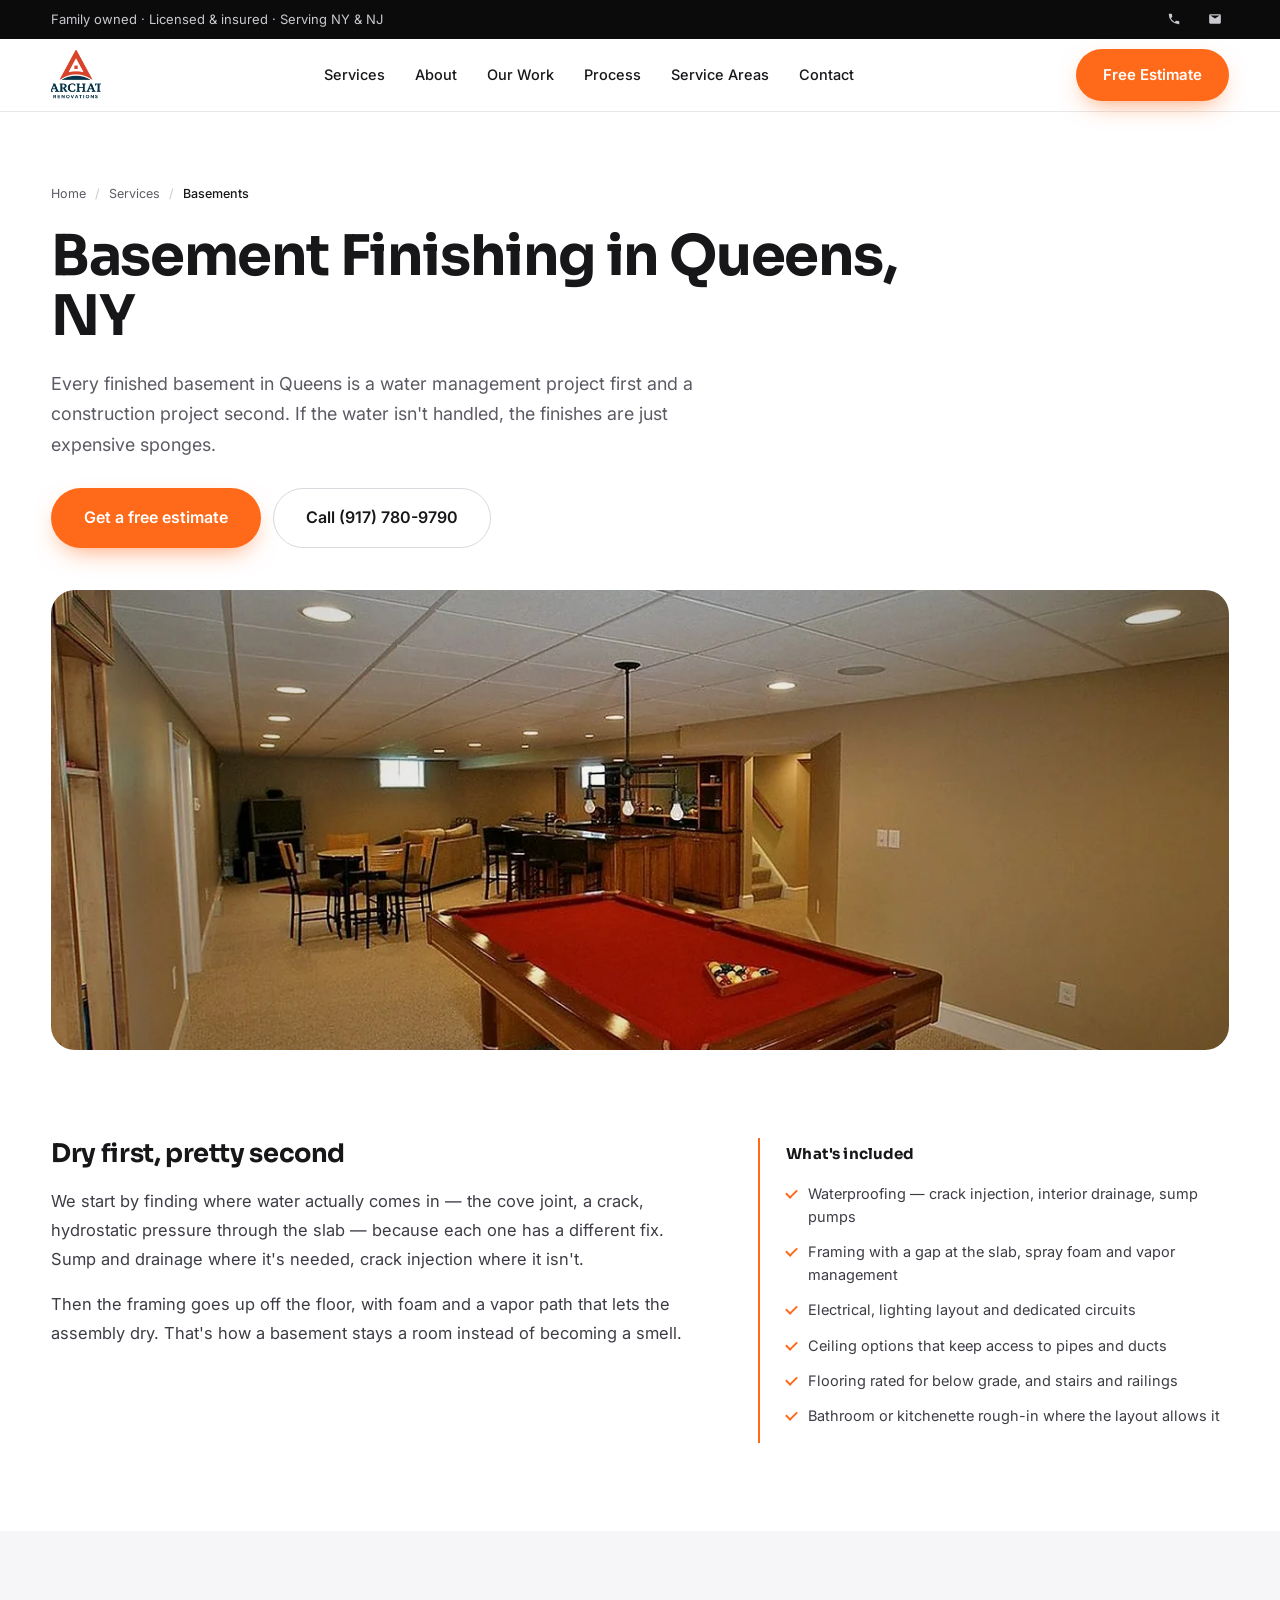
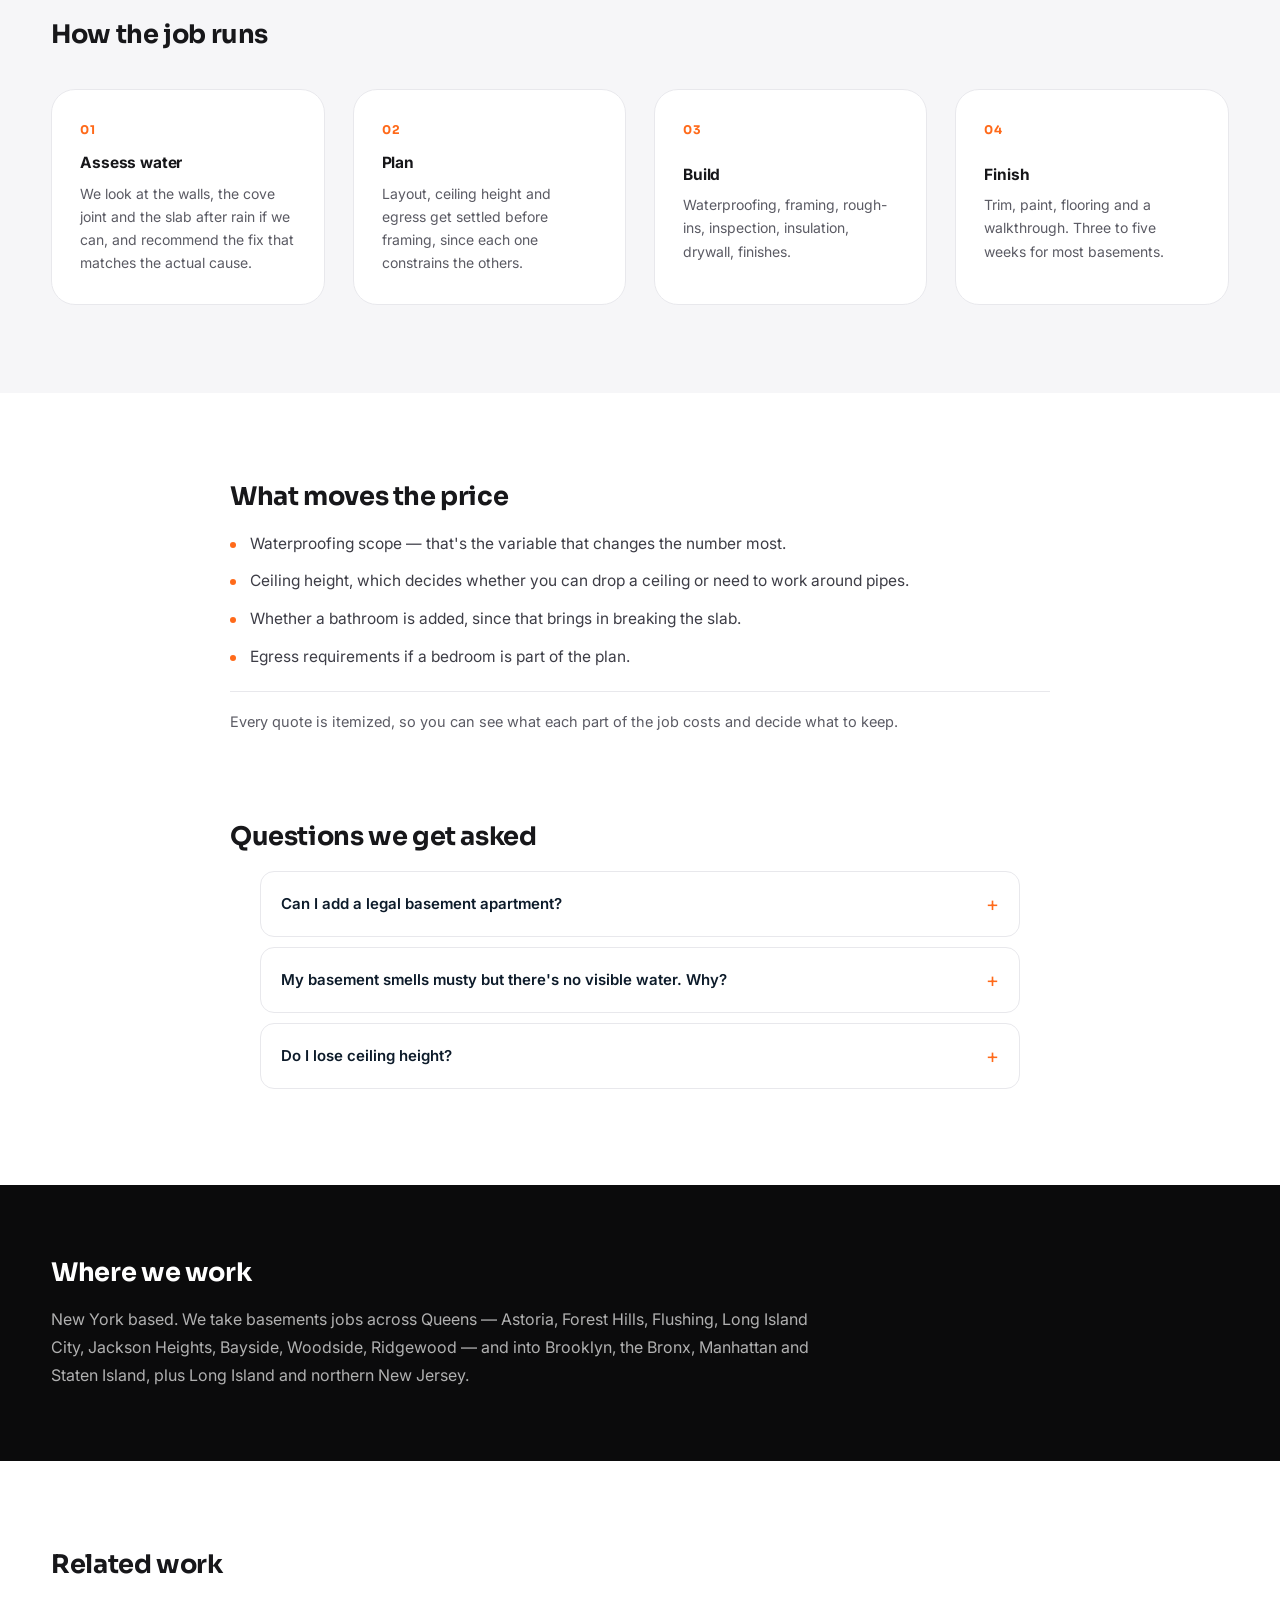
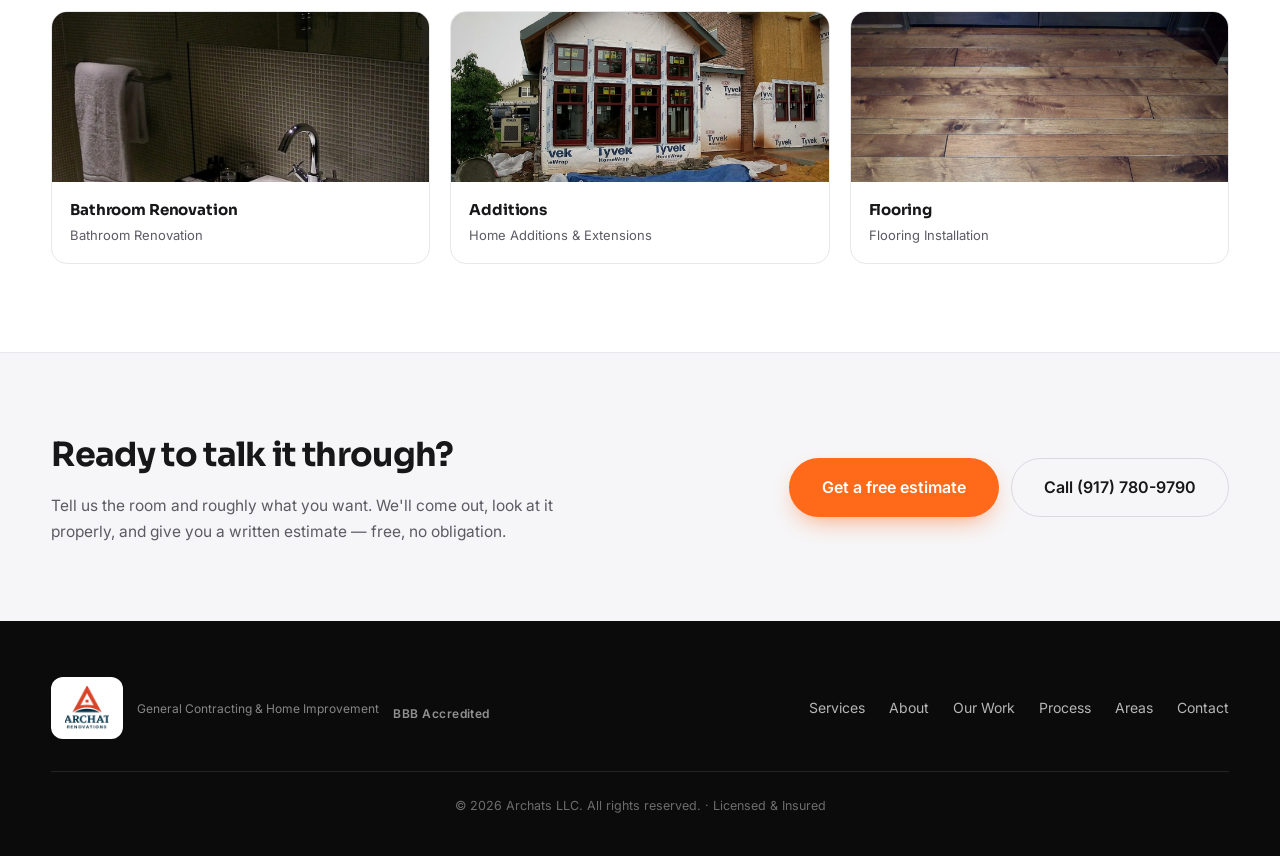
==== basement-finishing/index.html @ 51fd7212 "SEO: 8 service pages + internal linking, sitemap, New York based (no address), restore licensed/BBB " ====
<!DOCTYPE html>
<html lang="en">
<head>
  <meta charset="UTF-8" />
  <meta name="viewport" content="width=device-width, initial-scale=1.0" />
  <title>Basement Finishing &amp; Remodeling in Queens, NY | Archats LLC</title>
  <meta name="description" content="Finished basements in Queens and Brooklyn — waterproofing first, then framing, electrical and finishes. Legal, dry, and built to last. Free estimate." />
  <link rel="canonical" href="https://archatsrenovation.com/basement-finishing/" />
  <meta property="og:type" content="article" />
  <meta property="og:site_name" content="Archats LLC" />
  <meta property="og:title" content="Basement Finishing &amp; Remodeling in Queens, NY | Archats LLC" />
  <meta property="og:description" content="Finished basements in Queens and Brooklyn — waterproofing first, then framing, electrical and finishes. Legal, dry, and built to last. Free estimate." />
  <meta property="og:url" content="https://archatsrenovation.com/basement-finishing/" />
  <meta property="og:image" content="https://archatsrenovation.com/images/service-basement.webp" />
  <meta name="twitter:card" content="summary_large_image" />
  <link rel="icon" type="image/png" href="/favicon.png" />
  <link rel="apple-touch-icon" href="/apple-touch-icon.png" />
  <script type="application/ld+json">
  {
 "@context": "https://schema.org",
 "@type": "Service",
 "name": "Basement Finishing in Queens, NY",
 "serviceType": "Basements",
 "description": "Finished basements in Queens and Brooklyn — waterproofing first, then framing, electrical and finishes. Legal, dry, and built to last. Free estimate.",
 "url": "https://archatsrenovation.com/basement-finishing/",
 "image": "https://archatsrenovation.com/images/service-basement.webp",
 "provider": {
  "@type": "GeneralContractor",
  "name": "Archats LLC",
  "telephone": "+19177809790",
  "url": "https://archatsrenovation.com/",
  "areaServed": [
   "Queens",
   "Brooklyn",
   "Bronx",
   "Manhattan",
   "Staten Island",
   "Long Island",
   "New Jersey"
  ]
 },
 "areaServed": [
  {
   "@type": "City",
   "name": "Queens"
  },
  {
   "@type": "City",
   "name": "Brooklyn"
  },
  {
   "@type": "City",
   "name": "New York"
  }
 ]
}
  </script>
  <script type="application/ld+json">
  {
 "@context": "https://schema.org",
 "@type": "BreadcrumbList",
 "itemListElement": [
  {
   "@type": "ListItem",
   "position": 1,
   "name": "Home",
   "item": "https://archatsrenovation.com/"
  },
  {
   "@type": "ListItem",
   "position": 2,
   "name": "Services",
   "item": "https://archatsrenovation.com/#services"
  },
  {
   "@type": "ListItem",
   "position": 3,
   "name": "Basements",
   "item": "https://archatsrenovation.com/basement-finishing/"
  }
 ]
}
  </script>
  <script type="application/ld+json">
  {
 "@context": "https://schema.org",
 "@type": "FAQPage",
 "mainEntity": [
  {
   "@type": "Question",
   "name": "Can I add a legal basement apartment?",
   "acceptedAnswer": {
    "@type": "Answer",
    "text": "Sometimes, and it depends on zoning, egress, ceiling height and the certificate of occupancy for the building. We'll tell you what's realistic for your address before you spend on plans — and we won't build something that can't be legalized."
   }
  },
  {
   "@type": "Question",
   "name": "My basement smells musty but there's no visible water. Why?",
   "acceptedAnswer": {
    "@type": "Answer",
    "text": "Usually humidity coming through the slab and walls rather than a leak. That's a vapor and drainage issue, and it has to be handled before insulation and drywall go on."
   }
  },
  {
   "@type": "Question",
   "name": "Do I lose ceiling height?",
   "acceptedAnswer": {
    "@type": "Answer",
    "text": "Some, but less than people expect. We plan around ducts and beams rather than dropping the whole ceiling, so you keep as much height as the structure allows."
   }
  }
 ]
}
  </script>
  <link rel="preconnect" href="https://fonts.googleapis.com" />
  <link rel="preconnect" href="https://fonts.gstatic.com" crossorigin />
  <link href="https://fonts.googleapis.com/css2?family=Inter:wght@400;500;600&family=Sora:wght@600;700;800&display=swap" rel="stylesheet" />
  <link rel="stylesheet" href="/css/styles.css?v=3" />
  <link rel="stylesheet" href="/css/service.css?v=1" />
  <script src="/js/analytics.js?v=1"></script>
</head>
<body>
  <div class="topbar">
    <div class="container topbar__inner">
      <span class="topbar__note">Family owned · Licensed &amp; insured · Serving NY &amp; NJ</span>
      <div class="topbar__links">
        <a class="topbar__link" data-tel><svg viewBox="0 0 24 24" aria-hidden="true"><path d="M6.6 10.8a15.1 15.1 0 0 0 6.6 6.6l2.2-2.2a1 1 0 0 1 1-.24 11.4 11.4 0 0 0 3.6.57 1 1 0 0 1 1 1V20a1 1 0 0 1-1 1A17 17 0 0 1 3 4a1 1 0 0 1 1-1h3.5a1 1 0 0 1 1 1 11.4 11.4 0 0 0 .57 3.6 1 1 0 0 1-.25 1Z"/></svg><span class="teltext"></span></a>
        <a class="topbar__link" data-mail><svg viewBox="0 0 24 24" aria-hidden="true"><path d="M4 4h16a2 2 0 0 1 2 2v12a2 2 0 0 1-2 2H4a2 2 0 0 1-2-2V6a2 2 0 0 1 2-2Zm8 7 8-5H4l8 5Z"/></svg><span class="mailtext"></span></a>
      </div>
    </div>
  </div>

  <header class="nav" id="nav">
    <div class="container nav__inner">
      <a href="/" class="brand" aria-label="Archat Renovations home">
        <img src="/images/logo.png" alt="Archat Renovations" class="brand__logo" />
      </a>
      <nav class="nav__links" aria-label="Primary">
        <a href="/#services">Services</a><a href="/#about">About</a><a href="/#work">Our Work</a><a href="/#process">Process</a><a href="/#areas">Service Areas</a><a href="/#contact">Contact</a>
      </nav>
      <div class="nav__actions">
        <a href="/#contact" class="btn btn--solid">Free Estimate</a>
        <button class="nav__toggle" id="navToggle" aria-label="Open menu" aria-expanded="false"><span></span><span></span><span></span></button>
      </div>
    </div>
    <div class="nav__mobile" id="navMobile">
      <a href="/#services">Services</a><a href="/#about">About</a><a href="/#work">Our Work</a><a href="/#process">Process</a><a href="/#areas">Service Areas</a><a href="/#contact">Contact</a>
      <a href="/#contact" class="btn btn--solid">Free Estimate</a>
    </div>
  </header>

  <main>
    <section class="sv-hero">
      <div class="container sv-hero__in">
        <nav class="crumbs" aria-label="Breadcrumb">
          <a href="/">Home</a><span>/</span><a href="/#services">Services</a><span>/</span><b>Basements</b>
        </nav>
        <h1>Basement Finishing in Queens, NY</h1>
        <p class="sv-lede">Every finished basement in Queens is a water management project first and a construction project second. If the water isn't handled, the finishes are just expensive sponges.</p>
        <div class="sv-cta">
          <a href="/#contact" class="btn btn--solid btn--lg">Get a free estimate</a>
          <a href="tel:+19177809790" class="btn btn--ghost btn--lg">Call (917) 780-9790</a>
        </div>
      </div>
      <figure class="sv-hero__fig">
        <img src="/images/service-basement.webp" alt="Finished basement room" width="1200" height="900" />
      </figure>
    </section>

    <section class="sv-body">
      <div class="container sv-body__in">
        <div class="sv-prose"><h2>Dry first, pretty second</h2><p>We start by finding where water actually comes in — the cove joint, a crack, hydrostatic pressure through the slab — because each one has a different fix. Sump and drainage where it's needed, crack injection where it isn't.</p><p>Then the framing goes up off the floor, with foam and a vapor path that lets the assembly dry. That's how a basement stays a room instead of becoming a smell.</p></div>
        <aside class="sv-facts">
          <h2 class="sv-facts__h">What's included</h2>
          <ul class="sv-check"><li>Waterproofing — crack injection, interior drainage, sump pumps</li><li>Framing with a gap at the slab, spray foam and vapor management</li><li>Electrical, lighting layout and dedicated circuits</li><li>Ceiling options that keep access to pipes and ducts</li><li>Flooring rated for below grade, and stairs and railings</li><li>Bathroom or kitchenette rough-in where the layout allows it</li></ul>
        </aside>
      </div>
    </section>

    <section class="sv-steps-wrap">
      <div class="container">
        <h2 class="sv-h2">How the job runs</h2>
        <ol class="sv-steps"><li class="step"><span class="step__n">01</span><div><strong>Assess water</strong><p>We look at the walls, the cove joint and the slab after rain if we can, and recommend the fix that matches the actual cause.</p></div></li><li class="step"><span class="step__n">02</span><div><strong>Plan</strong><p>Layout, ceiling height and egress get settled before framing, since each one constrains the others.</p></div></li><li class="step"><span class="step__n">03</span><div><strong>Build</strong><p>Waterproofing, framing, rough-ins, inspection, insulation, drywall, finishes.</p></div></li><li class="step"><span class="step__n">04</span><div><strong>Finish</strong><p>Trim, paint, flooring and a walkthrough. Three to five weeks for most basements.</p></div></li></ol>
      </div>
    </section>

    <section class="sv-body">
      <div class="container sv-narrow">
        <h2 class="sv-h2">What moves the price</h2>
        <ul class="sv-price"><li>Waterproofing scope — that's the variable that changes the number most.</li><li>Ceiling height, which decides whether you can drop a ceiling or need to work around pipes.</li><li>Whether a bathroom is added, since that brings in breaking the slab.</li><li>Egress requirements if a bedroom is part of the plan.</li></ul>
        <p class="sv-note">Every quote is itemized, so you can see what each part of the job costs and decide what to keep.</p>
      </div>
    </section>

    <section class="sv-faq-wrap">
      <div class="container sv-narrow">
        <h2 class="sv-h2">Questions we get asked</h2>
        <div class="faq__list"><details class="faq__item"><summary>Can I add a legal basement apartment?</summary><p>Sometimes, and it depends on zoning, egress, ceiling height and the certificate of occupancy for the building. We'll tell you what's realistic for your address before you spend on plans — and we won't build something that can't be legalized.</p></details><details class="faq__item"><summary>My basement smells musty but there's no visible water. Why?</summary><p>Usually humidity coming through the slab and walls rather than a leak. That's a vapor and drainage issue, and it has to be handled before insulation and drywall go on.</p></details><details class="faq__item"><summary>Do I lose ceiling height?</summary><p>Some, but less than people expect. We plan around ducts and beams rather than dropping the whole ceiling, so you keep as much height as the structure allows.</p></details></div>
      </div>
    </section>

    <section class="sv-areas">
      <div class="container">
        <h2 class="sv-h2">Where we work</h2>
        <p>New York based. We take basements jobs across Queens — Astoria, Forest Hills, Flushing, Long Island City, Jackson Heights, Bayside, Woodside, Ridgewood — and into Brooklyn, the Bronx, Manhattan and Staten Island, plus Long Island and northern New Jersey.</p>
      </div>
    </section>

    <section class="sv-related">
      <div class="container">
        <h2 class="sv-h2">Related work</h2>
        <div class="sv-rellist"><a class="rel" href="/bathroom-renovation/"><img src="/images/service-bathroom.webp" alt="Renovated bathroom with tiled shower" loading="lazy" /><span><strong>Bathroom Renovation</strong><em>Bathroom Renovation</em></span></a><a class="rel" href="/home-additions/"><img src="/images/service-additions.webp" alt="Home addition under construction" loading="lazy" /><span><strong>Additions</strong><em>Home Additions & Extensions</em></span></a><a class="rel" href="/flooring/"><img src="/images/service-flooring.webp" alt="New hardwood floor installation" loading="lazy" /><span><strong>Flooring</strong><em>Flooring Installation</em></span></a></div>
      </div>
    </section>

    <section class="sv-call">
      <div class="container sv-call__in">
        <div>
          <h2>Ready to talk it through?</h2>
          <p>Tell us the room and roughly what you want. We'll come out, look at it properly, and give you a written estimate — free, no obligation.</p>
        </div>
        <div class="sv-call__act">
          <a href="/#contact" class="btn btn--solid btn--lg">Get a free estimate</a>
          <a href="tel:+19177809790" class="btn btn--ghost btn--lg">Call (917) 780-9790</a>
        </div>
      </div>
    </section>
  </main>

  <footer class="footer">
    <div class="container footer__inner">
      <div class="footer__brand">
        <span class="footer__logo-chip"><img src="/images/logo.png" alt="Archat Renovations" class="brand__logo" /></span>
        <span class="footer__tag">General Contracting &amp; Home Improvement</span>
        <span class="footer__bbb" title="Accredited by the Better Business Bureau">BBB Accredited</span>
      </div>
      <div class="footer__links">
        <a href="/#services">Services</a>
        <a href="/#about">About</a>
        <a href="/#work">Our Work</a>
        <a href="/#process">Process</a>
        <a href="/#areas">Areas</a>
        <a href="/#contact">Contact</a>
      </div>
      <p class="footer__copy">© 2026 Archats LLC. All rights reserved. · Licensed &amp; Insured</p>
    </div>
  </footer>
  <script src="/js/main.js?v=5"></script>
</body>
</html>
---- css/styles.css ----
/* =========================================================
   Archats LLC — General Contracting
   Orange & Black · Modern · Professional
   ========================================================= */

:root {
  --black: #0b0b0c;
  --black-2: #131316;
  --black-3: #1a1a1f;
  --ink: #17171a;
  --grey: #5b5b64;
  --grey-2: #9a9aa3;
  --line: #e8e8ec;
  --paper: #ffffff;
  --paper-2: #f6f6f8;
  --orange: #ff6a1a;
  --orange-2: #ff8a3d;
  --orange-deep: #e8540a;
  --navy: #0d1b2a;
  --font-display: "Sora", system-ui, sans-serif;
  --font-body: "Inter", system-ui, sans-serif;
  --radius: 16px;
  --radius-lg: 24px;
  --shadow: 0 24px 60px -24px rgba(11, 11, 12, 0.35);
  --shadow-soft: 0 12px 40px -18px rgba(11, 11, 12, 0.22);
  --ease: cubic-bezier(0.22, 1, 0.36, 1);
}

* { margin: 0; padding: 0; box-sizing: border-box; }

html { scroll-behavior: smooth; }

body {
  font-family: var(--font-body);
  color: var(--ink);
  background: var(--paper);
  line-height: 1.6;
  -webkit-font-smoothing: antialiased;
  text-rendering: optimizeLegibility;
  overflow-x: hidden;
}

img { display: block; max-width: 100%; }
a { color: inherit; text-decoration: none; }
ul, ol { list-style: none; }

.container { width: min(1180px, 92%); margin: 0 auto; }

/* ---------- Buttons ---------- */
.btn {
  display: inline-flex;
  align-items: center;
  justify-content: center;
  gap: 8px;
  padding: 13px 26px;
  font-family: var(--font-body);
  font-weight: 600;
  font-size: 15px;
  border-radius: 999px;
  border: 1px solid transparent;
  cursor: pointer;
  transition: transform 0.25s var(--ease), background 0.25s var(--ease), color 0.25s var(--ease), box-shadow 0.25s var(--ease), border-color 0.25s var(--ease);
  white-space: nowrap;
}
.btn--solid {
  background: var(--orange);
  color: #fff;
  box-shadow: 0 10px 26px -10px rgba(255, 106, 26, 0.7);
}
.btn--solid:hover { background: var(--orange-deep); transform: translateY(-2px); box-shadow: 0 16px 32px -12px rgba(232, 84, 10, 0.75); }
.btn--ghost {
  background: transparent;
  color: #fff;
  border-color: rgba(255, 255, 255, 0.35);
}
.btn--ghost:hover { background: rgba(255, 255, 255, 0.12); border-color: rgba(255, 255, 255, 0.7); }
.btn--lg { padding: 16px 32px; font-size: 16px; }
.btn--block { width: 100%; }

/* ---------- Topbar ---------- */
.topbar {
  background: var(--black);
  color: #c9c9d0;
  font-size: 13px;
}
.topbar__inner { display: flex; justify-content: space-between; align-items: center; padding: 9px 0; gap: 16px; }
.topbar__links { display: flex; gap: 20px; }
.topbar__link { display: inline-flex; align-items: center; gap: 7px; transition: color 0.2s; }
.topbar__link:hover { color: var(--orange-2); }
.topbar__link svg { width: 14px; height: 14px; fill: currentColor; }

/* ---------- Nav ---------- */
.nav {
  position: sticky;
  top: 0;
  z-index: 100;
  background: rgba(255, 255, 255, 0.97);
  border-bottom: 1px solid var(--line);
  transition: box-shadow 0.3s var(--ease);
}
.nav.scrolled { box-shadow: 0 8px 30px -18px rgba(11, 11, 12, 0.3); }
.nav__inner { display: flex; align-items: center; justify-content: space-between; height: 72px; gap: 24px; }
.nav__links { display: flex; gap: 30px; }
.nav__links a {
  font-size: 14.5px;
  font-weight: 500;
  color: var(--ink);
  position: relative;
  padding: 4px 0;
  transition: color 0.2s;
}
.nav__links a::after {
  content: "";
  position: absolute;
  left: 0; bottom: -2px;
  width: 0; height: 2px;
  background: var(--orange);
  transition: width 0.3s var(--ease);
}
.nav__links a:hover { color: var(--orange-deep); }
.nav__links a:hover::after { width: 100%; }
.nav__actions { display: flex; align-items: center; gap: 12px; }

.nav__toggle { display: none; flex-direction: column; gap: 5px; background: none; border: 0; cursor: pointer; padding: 6px; }
.nav__toggle span { width: 22px; height: 2px; background: var(--ink); border-radius: 2px; transition: 0.3s var(--ease); }
.nav__toggle.open span:nth-child(1) { transform: translateY(7px) rotate(45deg); }
.nav__toggle.open span:nth-child(2) { opacity: 0; }
.nav__toggle.open span:nth-child(3) { transform: translateY(-7px) rotate(-45deg); }

.nav__mobile { display: none; flex-direction: column; gap: 4px; padding: 8px 4% 24px; background: #fff; border-bottom: 1px solid var(--line); }
.nav__mobile a { padding: 12px 0; font-weight: 500; border-bottom: 1px solid var(--line); }
.nav__mobile .btn { margin-top: 14px; }

/* ---------- Brand ---------- */
.brand { display: flex; align-items: center; gap: 12px; }
.brand__mark {
  display: grid; place-items: center;
  width: 42px; height: 42px;
  background: var(--orange);
  color: #fff;
  border-radius: 12px;
  flex-shrink: 0;
  box-shadow: 0 8px 18px -8px rgba(255, 106, 26, 0.7);
}
.brand__mark svg { width: 24px; height: 24px; }
.brand__text { display: flex; flex-direction: column; line-height: 1.05; }
.brand__name { font-family: var(--font-display); font-weight: 800; font-size: 19px; letter-spacing: 0.5px; }
.brand__accent { color: var(--orange); }
.brand__tag { font-size: 10.5px; letter-spacing: 2.2px; text-transform: uppercase; color: var(--grey-2); }
.brand__name--sm { font-size: 18px; }

/* ---------- Hero ---------- */
.hero { position: relative; color: #fff; min-height: 88vh; display: flex; align-items: center; overflow: hidden; }
.hero__bg { position: absolute; inset: 0; }
.hero__bg img { width: 100%; height: 100%; object-fit: cover; }
.hero__shade {
  position: absolute; inset: 0;
  background:
    linear-gradient(90deg, rgba(9, 9, 11, 0.9) 0%, rgba(9, 9, 11, 0.62) 48%, rgba(9, 9, 11, 0.28) 100%),
    linear-gradient(0deg, rgba(9, 9, 11, 0.5) 0%, transparent 40%);
}
.hero__inner { position: relative; z-index: 2; display: flex; align-items: center; justify-content: space-between; gap: 40px; padding: 90px 0; width: min(1180px, 92%); margin: 0 auto; }
.hero__content { max-width: 640px; }
.hero__title {
  font-family: var(--font-display);
  font-weight: 800;
  font-size: clamp(2.4rem, 5.2vw, 4rem);
  line-height: 1.06;
  letter-spacing: -0.5px;
  margin: 18px 0 20px;
}
.hero__accent { color: var(--orange); }
.hero__sub { font-size: 17.5px; color: rgba(255, 255, 255, 0.82); max-width: 540px; }
.hero__cta { display: flex; gap: 14px; margin-top: 30px; flex-wrap: wrap; }
.hero__meta {
  display: flex; gap: 38px; margin-top: 44px;
}
.hero__meta li { display: flex; flex-direction: column; }
.hero__meta strong { font-family: var(--font-display); font-size: 28px; font-weight: 800; color: #fff; }
.hero__meta span { font-size: 13px; color: rgba(255, 255, 255, 0.65); }

/* ---------- Kicker / Section head ---------- */
.kicker {
  display: inline-flex; align-items: center; gap: 10px;
  font-size: 12.5px; font-weight: 700; letter-spacing: 2.4px; text-transform: uppercase;
  color: var(--orange-deep);
}
.kicker::before { content: ""; width: 22px; height: 2px; background: var(--orange); }
.kicker--light { color: var(--orange-2); }
.kicker--light::before { background: var(--orange-2); }

.section { padding: 108px 0; }
.section--dark { background: var(--black); color: #fff; }
.section--light { background: var(--paper-2); }
.section--areas { background: radial-gradient(1200px 500px at 80% 20%, #1c1c23 0%, var(--black) 60%); }

.section__head { display: flex; align-items: flex-end; justify-content: space-between; gap: 40px; margin-bottom: 56px; }
.section__title {
  font-family: var(--font-display);
  font-weight: 800;
  font-size: clamp(1.9rem, 3.6vw, 2.7rem);
  line-height: 1.12;
  letter-spacing: -0.5px;
  margin-top: 14px;
}
.section__title--light { color: #fff; }
.section__lead { max-width: 380px; color: var(--grey); font-size: 15.5px; }

/* ---------- Marquee ---------- */
.marquee { background: var(--orange); color: #fff; overflow: hidden; padding: 16px 0; border-top: 1px solid rgba(0,0,0,0.06); }
.marquee__track { display: flex; gap: 34px; white-space: nowrap; width: max-content; animation: marquee 32s linear infinite; }
.marquee__track span { font-family: var(--font-display); font-weight: 700; font-size: 15px; letter-spacing: 0.3px; }
.marquee__track i { font-style: normal; opacity: 0.5; font-size: 11px; }
@keyframes marquee { to { transform: translateX(-50%); } }

/* ---------- Services ---------- */
.services { display: grid; grid-template-columns: repeat(4, 1fr); gap: 22px; }
.service {
  background: #fff;
  border: 1px solid var(--line);
  border-radius: var(--radius-lg);
  overflow: hidden;
  display: flex; flex-direction: column;
  transition: transform 0.35s var(--ease), box-shadow 0.35s var(--ease), border-color 0.35s var(--ease);
}
.service:hover { transform: translateY(-6px); box-shadow: var(--shadow); border-color: rgba(255, 106, 26, 0.3); }
.service__img { height: 180px; overflow: hidden; position: relative; }
.service__img img { width: 100%; height: 100%; object-fit: cover; transition: transform 0.6s var(--ease); }
.service:hover .service__img img { transform: scale(1.08); }
.service__body { padding: 22px; display: flex; flex-direction: column; flex: 1; }
.service__body h3 { font-family: var(--font-display); font-size: 17.5px; font-weight: 700; margin-bottom: 8px; }
.service__body p { font-size: 14px; color: var(--grey); flex: 1; }
.service__link { margin-top: 16px; font-size: 13.5px; font-weight: 600; color: var(--orange-deep); display: inline-flex; align-items: center; gap: 5px; }
.service__link i { transition: transform 0.25s var(--ease); }
.service:hover .service__link i { transform: translateX(4px); }

/* Promo badge (bathroom special) */
.service--promo { border-color: rgba(255, 106, 26, 0.45); }
.service--promo:hover { border-color: var(--orange); box-shadow: 0 24px 60px -24px rgba(255, 106, 26, 0.55); }
.promo-badge {
  position: absolute; top: 12px; right: 12px; z-index: 3;
  display: flex; align-items: center; gap: 10px;
  padding: 10px 15px;
  border-radius: 999px;
  background: var(--orange-deep);
  color: #fff;
  border: 1px solid rgba(255, 255, 255, 0.3);
  box-shadow: 0 10px 26px -14px rgba(232, 84, 10, 0.55);
  overflow: hidden;
}
.promo-badge__icon { width: 18px; height: 18px; flex-shrink: 0; }
.promo-badge__text { display: flex; flex-direction: column; line-height: 1.32; text-align: left; }
.promo-badge__text b { font-family: var(--font-display); font-size: 10px; font-weight: 800; letter-spacing: 1.6px; text-transform: uppercase; }
.promo-badge__text em { font-style: normal; font-size: 10.5px; font-weight: 600; opacity: 0.95; margin-top: 1px; }

/* ---------- About ---------- */
.about { display: grid; grid-template-columns: 1.15fr 1fr; gap: 70px; align-items: center; }
.about__media { position: relative; }
.about__img { border-radius: var(--radius-lg); overflow: hidden; box-shadow: var(--shadow); }
.about__img--main { aspect-ratio: 4 / 5; }
.about__img--main img { width: 100%; height: 100%; object-fit: cover; }
.about__img--float {
  position: absolute;
  right: -30px; bottom: -30px;
  width: 46%;
  border: 5px solid var(--black);
  aspect-ratio: 1;
}
.about__img--float img { width: 100%; height: 100%; object-fit: cover; }
.about__badge {
  position: absolute; top: -22px; left: -22px;
  background: var(--orange); color: #fff;
  border-radius: var(--radius);
  padding: 18px 22px;
  display: flex; align-items: center; gap: 12px;
  box-shadow: 0 16px 40px -14px rgba(255, 106, 26, 0.8);
}
.about__badge-num { font-family: var(--font-display); font-size: 40px; font-weight: 800; line-height: 1; }
.about__badge-txt { font-size: 12px; letter-spacing: 0.5px; line-height: 1.4; }
.about__text { color: rgba(255, 255, 255, 0.72); margin: 22px 0 26px; font-size: 16px; }
.about__list { display: flex; flex-direction: column; gap: 14px; margin-bottom: 32px; }
.about__list li { display: flex; align-items: center; gap: 12px; font-size: 15px; }
.check {
  display: grid; place-items: center;
  width: 24px; height: 24px; border-radius: 50%;
  background: rgba(255, 106, 26, 0.18); color: var(--orange-2);
  font-size: 12px; flex-shrink: 0;
}

/* ---------- Gallery ---------- */
.gallery { display: grid; grid-template-columns: repeat(3, 1fr); grid-auto-rows: 260px; gap: 18px; }
.gallery__item { position: relative; border-radius: var(--radius); overflow: hidden; cursor: pointer; }
.gallery__item img { width: 100%; height: 100%; object-fit: cover; transition: transform 0.6s var(--ease); }
.gallery__item:hover img { transform: scale(1.06); }
.gallery__item figcaption {
  position: absolute; left: 0; bottom: 0; right: 0;
  padding: 40px 18px 14px;
  background: linear-gradient(0deg, rgba(9,9,11,0.85), transparent);
  color: #fff; font-size: 13px; font-weight: 500;
  opacity: 0; transform: translateY(8px); transition: 0.35s var(--ease);
}
.gallery__item:hover figcaption { opacity: 1; transform: translateY(0); }
.g1 { grid-row: span 2; }
.g3 { grid-column: span 2; }

/* ---------- Process ---------- */
.process { display: grid; grid-template-columns: repeat(4, 1fr); gap: 22px; counter-reset: step; }
.step { background: #fff; border: 1px solid var(--line); border-radius: var(--radius-lg); padding: 30px 28px; position: relative; transition: 0.3s var(--ease); }
.step:hover { transform: translateY(-4px); box-shadow: var(--shadow-soft); }
.step__num {
  font-family: var(--font-display); font-size: 44px; font-weight: 800;
  color: transparent; -webkit-text-stroke: 1.5px var(--orange);
  line-height: 1; display: block; margin-bottom: 18px;
}
.step h3 { font-family: var(--font-display); font-size: 18px; font-weight: 700; margin-bottom: 8px; }
.step p { font-size: 14.5px; color: var(--grey); }

/* ---------- Reviews ---------- */
.reviews { display: grid; grid-template-columns: repeat(3, 1fr); gap: 22px; }
.review {
  background: #fff; border: 1px solid var(--line); border-radius: var(--radius-lg);
  padding: 30px; display: flex; flex-direction: column; gap: 16px;
  transition: 0.3s var(--ease);
}
.review:hover { box-shadow: var(--shadow-soft); }
.review__stars { color: var(--orange); font-size: 16px; letter-spacing: 2px; }
.review p { font-size: 15.5px; color: var(--ink); flex: 1; }
.review footer { display: flex; flex-direction: column; }
.review footer strong { font-size: 15px; }
.review footer span { font-size: 13px; color: var(--grey-2); }

/* ---------- Areas ---------- */
.areas { display: grid; grid-template-columns: 1fr 1fr; gap: 60px; align-items: center; }
.areas__text { color: rgba(255,255,255,0.7); margin: 20px 0 28px; font-size: 16px; }
.areas__grid { display: grid; grid-template-columns: repeat(2, 1fr); gap: 16px; }
.areas__grid li {
  background: rgba(255,255,255,0.05);
  border: 1px solid rgba(255,255,255,0.12);
  border-radius: var(--radius);
  padding: 24px 22px;
  display: flex; flex-direction: column; gap: 3px;
  transition: 0.3s var(--ease);
}
.areas__grid li:hover { background: rgba(255,255,255,0.1); border-color: rgba(255,106,26,0.5); }
.areas__pin { font-size: 18px; }
.areas__grid strong { font-family: var(--font-display); font-size: 19px; font-weight: 700; }
.areas__grid span { font-size: 13px; color: rgba(255,255,255,0.55); }

/* ---------- Contact ---------- */
.contact { display: grid; grid-template-columns: 1fr 1.1fr; gap: 70px; }
.contact__text { color: var(--grey); margin: 20px 0 30px; font-size: 16px; max-width: 420px; }
.contact__list { display: flex; flex-direction: column; gap: 20px; }
.contact__list li { display: flex; align-items: center; gap: 16px; }
.contact__icon {
  width: 48px; height: 48px; border-radius: 50%;
  background: rgba(255,106,26,0.12); color: var(--orange-deep);
  display: flex; align-items: center; justify-content: center;
  flex-shrink: 0; line-height: 0;
}
.contact__list strong, .contact__list a { display: block; }
.contact__list div span { display: block; }
.contact__list strong { font-size: 12px; letter-spacing: 1.5px; text-transform: uppercase; color: var(--grey-2); font-weight: 600; }
.contact__list a { font-size: 16px; font-weight: 600; }
.contact__list a:hover { color: var(--orange-deep); }
.contact__list span { font-size: 15px; color: var(--grey); }

.form { background: #fff; border: 1px solid var(--line); border-radius: var(--radius-lg); padding: 36px; box-shadow: var(--shadow-soft); }
.form__row { display: grid; grid-template-columns: 1fr 1fr; gap: 18px; }
.form label { display: flex; flex-direction: column; gap: 8px; font-size: 13.5px; font-weight: 600; color: var(--ink); margin-bottom: 18px; }
.form input, .form select, .form textarea {
  font-family: var(--font-body); font-size: 15px; color: var(--ink);
  padding: 13px 15px; border: 1px solid var(--line); border-radius: 11px;
  background: var(--paper-2); transition: border-color 0.2s, box-shadow 0.2s, background 0.2s;
  width: 100%;
}
.form input:focus, .form select:focus, .form textarea:focus { outline: none; border-color: var(--orange); background: #fff; box-shadow: 0 0 0 4px rgba(255,106,26,0.14); }
.form textarea { resize: vertical; }
.form__note { margin-top: 12px; font-size: 12.5px; color: var(--grey-2); text-align: center; }

/* ---------- Footer ---------- */
.footer { background: var(--black); color: #fff; padding: 56px 0 40px; }
.footer__inner { display: flex; flex-wrap: wrap; align-items: center; justify-content: space-between; gap: 24px; }
.footer__brand { display: flex; align-items: center; gap: 14px; }
.footer__brand .brand__mark { width: 34px; height: 34px; border-radius: 10px; }
.footer__tag { display: block; font-size: 12px; color: rgba(255,255,255,0.5); }
.footer__links { display: flex; gap: 24px; flex-wrap: wrap; }
.footer__links a { font-size: 14px; color: rgba(255,255,255,0.7); transition: color 0.2s; }
.footer__links a:hover { color: var(--orange-2); }
.footer__copy { width: 100%; text-align: center; font-size: 12.5px; color: rgba(255,255,255,0.4); border-top: 1px solid rgba(255,255,255,0.1); padding-top: 24px; margin-top: 8px; }

/* ---------- Chat widget ---------- */
.chat {
  position: fixed; right: 24px; bottom: 24px; z-index: 120;
  width: 60px; height: 60px; border-radius: 50%;
  background: var(--orange); color: #fff; border: 0; cursor: pointer;
  display: grid; place-items: center;
  box-shadow: 0 14px 34px -10px rgba(255,106,26,0.8);
  transition: transform 0.25s var(--ease), background 0.25s;
}
.chat:hover { transform: translateY(-3px) scale(1.04); background: var(--orange-deep); }
.chat__dot {
  position: absolute; top: 4px; right: 4px;
  width: 13px; height: 13px; border-radius: 50%;
  background: #22c55e; border: 2.5px solid #fff;
}
.chat__panel {
  position: fixed; right: 24px; bottom: 98px; z-index: 121;
  width: 350px; max-width: calc(100vw - 32px);
  background: #fff; border-radius: var(--radius-lg);
  box-shadow: 0 30px 80px -20px rgba(11,11,12,0.45);
  overflow: hidden; display: flex; flex-direction: column;
  opacity: 0; transform: translateY(16px) scale(0.98); pointer-events: none;
  transition: 0.3s var(--ease);
}
.chat__panel.open { opacity: 1; transform: translateY(0) scale(1); pointer-events: auto; }
.chat__head { display: flex; align-items: center; gap: 12px; padding: 16px 18px; background: var(--black); color: #fff; }
.chat__avatar { width: 38px; height: 38px; border-radius: 50%; background: var(--orange); display: grid; place-items: center; font-family: var(--font-display); font-weight: 800; }
.chat__head div { display: flex; flex-direction: column; line-height: 1.2; }
.chat__head strong { font-size: 14.5px; }
.chat__head span { font-size: 12px; color: #22c55e; }
.chat__close { margin-left: auto; background: none; border: 0; color: #fff; font-size: 24px; cursor: pointer; line-height: 1; }
.chat__body { padding: 18px; display: flex; flex-direction: column; gap: 12px; min-height: 180px; max-height: 300px; overflow-y: auto; background: var(--paper-2); }
.chat__msg { max-width: 85%; padding: 11px 14px; border-radius: 14px; font-size: 14px; }
.chat__msg--bot { background: #fff; border: 1px solid var(--line); border-bottom-left-radius: 4px; align-self: flex-start; }
.chat__msg--user { background: var(--orange); color: #fff; border-bottom-right-radius: 4px; align-self: flex-end; }
.chat__input { display: flex; gap: 8px; padding: 12px; border-top: 1px solid var(--line); }
.chat__input input { flex: 1; border: 1px solid var(--line); border-radius: 999px; padding: 11px 16px; font-family: var(--font-body); font-size: 14px; }
.chat__input input:focus { outline: none; border-color: var(--orange); }
.chat__input button { width: 42px; height: 42px; border-radius: 50%; background: var(--orange); color: #fff; border: 0; cursor: pointer; font-size: 16px; }

/* ---------- Reveal animation ---------- */
.reveal { opacity: 0; transform: translateY(28px); transition: opacity 0.7s var(--ease), transform 0.7s var(--ease); }
.reveal.in { opacity: 1; transform: translateY(0); }

/* ---------- Responsive ---------- */
@media (max-width: 980px) {
  .nav__links { display: none; }
  .nav__toggle { display: flex; }
  .nav__mobile.open { display: flex; }
  .hero__inner { flex-direction: column; align-items: flex-start; }
  .services { grid-template-columns: repeat(2, 1fr); }
  .process { grid-template-columns: repeat(2, 1fr); }
  .about, .areas, .contact { grid-template-columns: 1fr; gap: 50px; }
  .about__img--float { right: -10px; }
  .gallery { grid-template-columns: repeat(2, 1fr); }
  .g3 { grid-column: span 1; }
  .section__head { flex-direction: column; align-items: flex-start; gap: 16px; }
  .section__lead { max-width: none; }
}
@media (max-width: 620px) {
  .topbar__note { display: none; }
  .topbar__inner { justify-content: center; }
  .services { grid-template-columns: 1fr; }
  .process { grid-template-columns: 1fr; }
  .reviews { grid-template-columns: 1fr; }
  .areas__grid { grid-template-columns: 1fr; }
  .form__row { grid-template-columns: 1fr; }
  .gallery { grid-template-columns: repeat(2, 1fr); grid-auto-rows: 150px; gap: 10px; }
  .g1 { grid-row: span 1; }
  .section { padding: 76px 0; }
  .hero__meta { gap: 24px; }
  .hero__shade { background: linear-gradient(180deg, rgba(9,9,11,0.84) 0%, rgba(9,9,11,0.6) 55%, rgba(9,9,11,0.72) 100%); }
  .hero__cta { flex-direction: column; align-items: stretch; width: 100%; }
  .hero__cta .btn { width: 100%; justify-content: center; }
  .hero__cta .btn--ghost { background: rgba(9, 9, 11, 0.4); border-color: rgba(255, 255, 255, 0.65); }
  .footer__inner { flex-direction: column; text-align: center; }
  .footer__links { flex-direction: column; gap: 12px; align-items: center; }
  .about__badge { top: 10px; left: 10px; padding: 14px 16px; }
  .about__badge-num { font-size: 30px; }
  .about__img--float { right: 6px; bottom: -16px; }
}

/* =========================================================
   Image editor (crop + replace)
   ========================================================= */
.dev-toolbar {
  position: fixed; left: 24px; bottom: 24px; z-index: 120;
  display: flex; gap: 10px;
}
.dev-btn {
  display: inline-flex; align-items: center; gap: 8px;
  padding: 12px 18px; border-radius: 999px;
  background: var(--black); color: #fff; border: 1px solid rgba(255,255,255,0.16);
  font-family: var(--font-body); font-size: 13.5px; font-weight: 600;
  cursor: pointer; box-shadow: 0 14px 34px -12px rgba(11,11,12,0.55);
  transition: transform 0.25s var(--ease), background 0.25s;
}
.dev-btn:hover { transform: translateY(-2px); background: #1d1d23; }
.dev-btn.active { background: var(--orange); }

body.edit-mode img[data-edit-id] {
  outline: 3px dashed var(--orange);
  outline-offset: -3px;
  cursor: copy;
  transition: filter 0.2s var(--ease);
}
body.edit-mode img[data-edit-id]:hover { filter: brightness(1.07); }
body.edit-mode .hero__shade { pointer-events: none; }

.editor-bar {
  position: fixed; left: 50%; bottom: 26px; z-index: 130;
  transform: translateX(-50%) translateY(20px);
  display: flex; align-items: center; gap: 14px;
  background: rgba(11,11,12,0.92); backdrop-filter: blur(10px);
  color: #fff; padding: 10px 12px 10px 20px; border-radius: 999px;
  border: 1px solid rgba(255,255,255,0.14);
  opacity: 0; pointer-events: none; transition: 0.3s var(--ease);
}
body.edit-mode .editor-bar { opacity: 1; pointer-events: auto; transform: translateX(-50%) translateY(0); }
.editor-bar__hint { font-size: 13.5px; color: rgba(255,255,255,0.82); white-space: nowrap; }
.editor-bar .btn { padding: 9px 18px; font-size: 13.5px; }

.crop { position: fixed; inset: 0; z-index: 200; display: none; align-items: center; justify-content: center; padding: 24px; }
.crop.open { display: flex; }
.crop__backdrop { position: absolute; inset: 0; background: rgba(0,0,0,0.72); backdrop-filter: blur(4px); }
.crop__dialog {
  position: relative; z-index: 2; width: min(720px, 100%);
  background: #fff; border-radius: var(--radius-lg); overflow: hidden;
  box-shadow: 0 40px 100px -20px rgba(0,0,0,0.6);
}
.crop__head { display: flex; align-items: center; justify-content: space-between; gap: 12px; padding: 16px 20px; border-bottom: 1px solid var(--line); }
.crop__head strong { font-family: var(--font-display); font-size: 16px; }
.crop__tools { display: flex; align-items: center; gap: 8px; }
.crop__tools button {
  background: var(--paper-2); border: 1px solid var(--line); border-radius: 999px;
  padding: 7px 14px; font-family: var(--font-body); font-size: 13px; font-weight: 600; cursor: pointer; transition: 0.2s;
}
.crop__tools button:hover { border-color: var(--orange); color: var(--orange-deep); }
.crop__tools button:last-child { padding: 7px 13px; font-size: 20px; line-height: 1; }

.crop__stage { position: relative; width: 100%; aspect-ratio: 4 / 3; max-height: 58vh; background: #111; overflow: hidden; cursor: grab; touch-action: none; }
.crop__stage.dragging { cursor: grabbing; }
.crop__stage img { position: absolute; max-width: none; user-select: none; -webkit-user-drag: none; }
.crop__controls { display: flex; align-items: center; gap: 20px; padding: 14px 20px; border-top: 1px solid var(--line); }
.crop__zoom { display: flex; align-items: center; gap: 10px; font-size: 13px; font-weight: 600; color: var(--grey); }
.crop__zoom input[type=range] { width: 160px; accent-color: var(--orange); }
.crop__hint { margin-left: auto; font-size: 12.5px; color: var(--grey-2); }
.crop__actions { display: flex; justify-content: flex-end; gap: 10px; padding: 16px 20px; border-top: 1px solid var(--line); background: var(--paper-2); flex-wrap: wrap; }

@media (max-width: 620px) {
  .crop__hint { display: none; }
  .crop__zoom input[type=range] { width: 110px; }
  .edit-toggle span, .dev-btn span { display: none; }
#editToggle span { display: inline; }
#editToggle { background: var(--orange, #E8540A); border-color: rgba(255,255,255,0.28); }
#editToggle:hover { background: #f06520; }
  .editor-bar__hint { display: none; }
}

/* =========================================================
   Icons (SVG sizing)
   ========================================================= */
.contact__icon svg { width: 22px; height: 22px; display: block; }
.areas__grid .areas__pin { color: var(--orange-2); }
.areas__pin svg { width: 20px; height: 20px; }

/* =========================================================
   Motion & polish
   ========================================================= */
.progress {
  position: fixed; top: 0; left: 0; height: 3px; width: 0;
  background: linear-gradient(90deg, var(--orange), var(--orange-2));
  z-index: 220; transition: width 0.08s linear;
}

/* Hero content entrance */
@keyframes fadeUp { from { opacity: 0; transform: translateY(26px); } to { opacity: 1; transform: translateY(0); } }
.hero__content > * { opacity: 0; animation: fadeUp 0.85s var(--ease) forwards; }
.hero__content > *:nth-child(1) { animation-delay: 0.05s; }
.hero__content > *:nth-child(2) { animation-delay: 0.16s; }
.hero__content > *:nth-child(3) { animation-delay: 0.27s; }
.hero__content > *:nth-child(4) { animation-delay: 0.38s; }
.hero__content > *:nth-child(5) { animation-delay: 0.5s; }

/* Slow Ken Burns zoom on hero */
@keyframes kenburns { from { transform: scale(1); } to { transform: scale(1.09); } }
.hero__bg img { animation: kenburns 22s ease-in-out infinite alternate; }

/* Floating glass card */
@keyframes floaty { 0%, 100% { transform: translateY(0) rotate(2deg); } 50% { transform: translateY(-12px) rotate(2deg); } }

/* Button shine sweep */
.btn--solid { position: relative; overflow: hidden; }
.btn--solid::after {
  content: ""; position: absolute; top: 0; left: -130%;
  width: 55%; height: 100%;
  background: linear-gradient(100deg, transparent, rgba(255,255,255,0.4), transparent);
  transform: skewX(-20deg);
  transition: left 0.6s var(--ease);
}
.btn--solid:hover::after { left: 140%; }

/* Enhanced reveal */
.reveal { transform: translateY(30px) scale(0.985); }
.reveal.in { transform: translateY(0) scale(1); }

/* Hover lift */
.review:hover, .step:hover { transform: translateY(-6px); }

/* Image hover color pop */
.gallery__item img, .service__img img, .about__img img { transition: transform 0.6s var(--ease), filter 0.5s var(--ease); }
.service:hover .service__img img, .gallery__item:hover img, .about__img:hover img { filter: saturate(1.08); }

/* Chat pulse */
@keyframes pulse {
  0% { box-shadow: 0 14px 34px -10px rgba(255,106,26,0.8), 0 0 0 0 rgba(255,106,26,0.5); }
  70% { box-shadow: 0 14px 34px -10px rgba(255,106,26,0.8), 0 0 0 18px rgba(255,106,26,0); }
  100% { box-shadow: 0 14px 34px -10px rgba(255,106,26,0.8), 0 0 0 0 rgba(255,106,26,0); }
}
.chat { animation: pulse 2.8s infinite; }

/* =========================================================
   Mobile device preview
   ========================================================= */
.device { position: fixed; inset: 0; z-index: 300; display: none; align-items: center; justify-content: center; padding: 24px; }
.device.open { display: flex; }
.device__backdrop { position: absolute; inset: 0; background: rgba(0,0,0,0.78); backdrop-filter: blur(5px); }
.device__frame { position: relative; z-index: 2; display: flex; flex-direction: column; align-items: center; gap: 16px; }
.device__screen {
  position: relative; width: 390px; height: 800px; max-height: 74vh;
  background: #fff; border-radius: 42px; border: 9px solid #151518;
  box-shadow: 0 50px 120px -24px rgba(0,0,0,0.8); overflow: hidden;
}
.device__screen::before {
  content: ""; position: absolute; top: 0; left: 50%; transform: translateX(-50%);
  width: 130px; height: 26px; background: #151518; border-radius: 0 0 16px 16px; z-index: 5;
}
.device__screen iframe { width: 100%; height: 100%; border: 0; display: block; }
.device__bar { display: flex; align-items: center; gap: 16px; color: #fff; font-size: 13.5px; }

body.preview-mode .dev-toolbar { display: none; }

@media (max-width: 460px) {
  .device__screen { width: min(390px, 92vw); height: 78vh; }
}

/* Reduced motion */
@media (prefers-reduced-motion: reduce) {
  *, *::before, *::after {
    animation-duration: 0.001ms !important;
    animation-iteration-count: 1 !important;
    transition-duration: 0.001ms !important;
  }
  html { scroll-behavior: auto; }
}

/* =========================================================
   Chat agent — quick replies & typing indicator
   ========================================================= */
.chat__quick { display: flex; flex-wrap: wrap; gap: 8px; padding: 2px 14px 12px; }
.chat__quick button {
  background: #fff; border: 1px solid var(--line); border-radius: 999px;
  padding: 8px 14px; font-family: var(--font-body); font-size: 13px; font-weight: 500;
  color: var(--ink); cursor: pointer; transition: 0.2s;
}
.chat__quick button:hover { border-color: var(--orange); color: var(--orange-deep); background: rgba(255,106,26,0.06); }
.chat__typing { display: flex; gap: 4px; padding: 12px 16px; }
.chat__typing i {
  width: 7px; height: 7px; border-radius: 50%; background: var(--grey-2);
  animation: blink 1.2s infinite;
}
.chat__typing i:nth-child(2) { animation-delay: 0.2s; }
.chat__typing i:nth-child(3) { animation-delay: 0.4s; }
@keyframes blink { 0%, 80%, 100% { opacity: 0.25; transform: translateY(0); } 40% { opacity: 1; transform: translateY(-3px); } }
.chat__msg a { color: var(--orange-deep); font-weight: 600; text-decoration: underline; }

/* Lead capture form (button-driven, replaces free typing) */
.chat__leadform { padding: 4px 14px 14px; display: flex; flex-direction: column; gap: 8px; }
.chat__leadform input, .chat__leadform select {
  width: 100%; padding: 11px 13px; border: 1px solid var(--line); border-radius: 10px;
  font-family: var(--font-body); font-size: 14px; background: #fff; color: var(--ink);
}
.chat__leadform input:focus, .chat__leadform select:focus { outline: none; border-color: var(--orange); box-shadow: 0 0 0 3px rgba(255,106,26,0.14); }
.chat__leadform .lead-err { color: #e11d48; font-size: 12.5px; margin: 0; }
.chat__leadform .btn { width: 100%; }

/* Brand logo (real logo, replaces temp mark) */
.brand__logo { height: 50px; width: auto; display: block; }
.footer__logo-chip {
  background: #fff; border-radius: 12px; padding: 9px 14px;
  display: inline-flex; align-items: center;
}
.footer__logo-chip .brand__logo { height: 44px; }

  /* Work-in-motion video cards */
  .video-row { display: flex; justify-content: center; gap: 28px; flex-wrap: wrap; }
  .video-card { width: min(280px, 42vw); margin: 0; }
  .video-card video { width: 100%; aspect-ratio: 9 / 16; object-fit: cover; border-radius: var(--radius); background: #000; border: 1px solid rgba(255,255,255,0.12); display: block; }
  .video-card figcaption { margin-top: 12px; font-size: 13.5px; color: rgba(255,255,255,0.72); text-align: center; }
  .video-note { text-align: center; margin-top: 26px; font-size: 12.5px; color: rgba(255,255,255,0.45); }
  .section__lead--light { color: rgba(255,255,255,0.72); }

  .video-card--wide { width: min(380px, 88vw); }
  .video-card--wide video { aspect-ratio: 16 / 9; }
  @media (min-width: 900px) {
    .video-card--wide { width: min(340px, 30vw); }
  }

  /* From-the-field background reel */
  .field-hero { position: relative; overflow: hidden; padding: 150px 0; }
  .field-hero__bg { position: absolute; inset: 0; width: 100%; height: 100%; object-fit: cover; }
  .field-hero__tint { position: absolute; inset: 0; background: rgba(9, 9, 11, 0.38); }
  .field-hero__tint::after { content: ''; position: absolute; inset: 0; background: linear-gradient(0deg, rgba(9,9,11,0.65) 0%, transparent 45%); }
  .field-hero__content { position: relative; z-index: 2; text-align: center; max-width: 720px; margin: 0 auto; display: flex; flex-direction: column; align-items: center; gap: 14px; }
  .field-hero__content .btn { margin-top: 10px; }
  @media (prefers-reduced-motion: reduce) { .field-hero__bg { display: none; } .field-hero__tint { background: var(--black); } }

  .hero--mid { min-height: 72vh; }

  /* Video hero with the welcome content (left-aligned, like the photo hero) */
  .field-hero { padding: 0; }
  .field-hero .hero__inner { position: relative; z-index: 2; }
  .field-hero__tint::before { content: ''; position: absolute; inset: 0; background: linear-gradient(90deg, rgba(9,9,11,0.72) 0%, rgba(9,9,11,0.45) 55%, rgba(9,9,11,0.25) 100%); }
  .field-hero__tint::after { content: ''; position: absolute; inset: 0; background: linear-gradient(0deg, rgba(9,9,11,0.55) 0%, transparent 40%); }
  .hero--photo-band { min-height: 62vh; }
  .hero--photo-band .hero__bg img { width: 100%; height: 100%; object-fit: cover; }

  /* Full project reels (work section) */
  .reels { margin-top: 64px; }
  .reels__head { text-align: center; margin-bottom: 28px; }
  .reels__title { font-family: var(--font-display); font-size: 24px; font-weight: 800; color: var(--navy); margin: 0 0 6px; }
  .reels__sub { font-size: 14px; color: var(--muted, #6b7280); margin: 0; }
  .reels__row { display: grid; grid-template-columns: repeat(3, 1fr); gap: 18px; }
  .reel-card { margin: 0; }
  .reel-card video { width: 100%; aspect-ratio: 16 / 9; object-fit: cover; border-radius: var(--radius); background: #000; display: block; }
  .reel-card figcaption { margin-top: 10px; font-size: 13px; color: var(--navy); text-align: center; font-weight: 600; }
  @media (max-width: 720px) { .reels__row { grid-template-columns: 1fr; } }

  /* Subtle BBB badge — quiet credibility, not a billboard */
  .footer__bbb { display: inline-flex; align-items: center; gap: 6px; margin-top: 10px; font-size: 12px; font-weight: 600; letter-spacing: 0.04em; color: rgba(255,255,255,0.55); }
  .footer__bbb svg { width: 13px; height: 13px; }

  /* Video tiles inside the gallery */
  .gallery__item--video { cursor: pointer; }
  .gallery__preview { width: 100%; height: 100%; object-fit: cover; display: block; transition: transform 0.6s var(--ease); }
  .gallery__item--video:hover .gallery__preview { transform: scale(1.04); }
  .gallery__play {
    position: absolute; top: 50%; left: 50%; transform: translate(-50%, -50%);
    width: 52px; height: 52px; border-radius: 50%;
    display: flex; align-items: center; justify-content: center;
    background: rgba(9,9,11,0.55); color: #fff;
    border: 1px solid rgba(255,255,255,0.25);
    backdrop-filter: blur(8px); -webkit-backdrop-filter: blur(8px);
    transition: transform .25s var(--ease), background .25s;
    z-index: 2; pointer-events: none;
  }
  .gallery__item--video:hover .gallery__play { transform: translate(-50%, -50%) scale(1.08); background: var(--orange); }
  .gallery__vid-tag {
    position: absolute; top: 12px; right: 12px; z-index: 2;
    font-size: 10.5px; font-weight: 700; letter-spacing: .08em; text-transform: uppercase;
    color: #fff; background: rgba(9,9,11,0.55); border: 1px solid rgba(255,255,255,0.18);
    padding: 4px 9px; border-radius: 999px; backdrop-filter: blur(6px); -webkit-backdrop-filter: blur(6px);
    pointer-events: none;
  }

  /* Full-video modal */
  .gallery-modal { position: fixed; inset: 0; z-index: 200; display: flex; align-items: center; justify-content: center; padding: 24px; opacity: 0; visibility: hidden; transition: opacity .3s ease, visibility .3s; }
  .gallery-modal.open { opacity: 1; visibility: visible; }
  .gallery-modal__backdrop { position: absolute; inset: 0; background: rgba(5,6,8,0.82); backdrop-filter: blur(14px); -webkit-backdrop-filter: blur(14px); }
  .gallery-modal__stage { position: relative; z-index: 2; width: min(920px, 94vw); transform: scale(0.92); transition: transform .34s var(--ease); }
  .gallery-modal.open .gallery-modal__stage { transform: scale(1); }
  .gallery-modal video { width: 100%; max-height: 82vh; background: #000; border-radius: 16px; display: block; }
  .gallery-modal__close {
    position: absolute; top: -44px; right: 0; width: 36px; height: 36px; border-radius: 50%;
    background: rgba(255,255,255,0.12); color: #fff; border: 1px solid rgba(255,255,255,0.2);
    font-size: 15px; cursor: pointer; display: flex; align-items: center; justify-content: center;
    transition: background .2s;
  }
  .gallery-modal__close:hover { background: rgba(255,255,255,0.24); }

  /* Subtle "watch" invite — a soft gradient that encourages without pushing */
  .gallery__item--video::after {
    content: ''; position: absolute; inset: 0; z-index: 1; pointer-events: none;
    background: linear-gradient(0deg, rgba(9,9,11,0.55) 0%, rgba(9,9,11,0.12) 42%, transparent 70%);
    transition: background .4s ease;
  }
  .gallery__item--video:hover::after { background: linear-gradient(0deg, rgba(9,9,11,0.65) 0%, rgba(9,9,11,0.18) 45%, transparent 72%); }
  .gallery__watch {
    position: absolute; bottom: 14px; left: 16px; z-index: 2; pointer-events: none;
    display: inline-flex; align-items: center; gap: 7px;
    font-size: 12px; font-weight: 600; letter-spacing: .04em;
    color: rgba(255,255,255,0.82);
    opacity: .8; transition: opacity .3s ease, transform .3s ease;
  }
  .gallery__watch::before { content: '▶'; font-size: 10px; color: var(--orange); }
  .gallery__item--video:hover .gallery__watch { opacity: 1; transform: translateX(2px); }

  /* Live-person chat (the special "direct line" box) */
  .chat__live {
    background: linear-gradient(160deg, rgba(232,84,10,0.12), rgba(232,84,10,0.04));
    border: 1px solid rgba(232,84,10,0.28);
    border-radius: 16px; padding: 14px; margin: 10px 0;
  }
  .chat__live-head { display: flex; align-items: center; gap: 10px; margin-bottom: 10px; }
  .chat__live-avatar {
    width: 38px; height: 38px; border-radius: 50%;
    background: var(--orange); color: #fff;
    display: flex; align-items: center; justify-content: center;
    font-weight: 800; font-size: 15px; flex: none;
  }
  .chat__live-head strong { display: block; font-size: 13.5px; color: var(--navy); }
  .chat__live-head span { font-size: 11.5px; color: #16a34a; }
  .chat__live-form { display: flex; flex-direction: column; gap: 8px; }
  .chat__live-form input, .chat__live-form textarea {
    width: 100%; box-sizing: border-box; border: 1px solid rgba(13,27,42,0.16);
    border-radius: 10px; padding: 10px 12px; font-size: 13.5px; font-family: inherit;
    background: #fff; color: var(--navy);
  }
  .chat__live-note { font-size: 11.5px; color: rgba(13,27,42,0.55); margin: 4px 0 0; }

  /* Featured "Speak to a live person" option — the one button we want them to tap */
  .chat__quick button.chat__quick--live {
    background: linear-gradient(135deg, #ff6a1a 0%, var(--orange) 55%, #d64d06 100%);
    border-color: transparent; color: #fff; font-weight: 700;
    width: 100%; justify-content: center;
    padding: 12px 16px; font-size: 13.5px; letter-spacing: 0.01em;
    box-shadow: 0 6px 20px rgba(232, 84, 10, 0.38), inset 0 1px 0 rgba(255, 255, 255, 0.22);
  }
  .chat__quick button.chat__quick--live::before {
    content: ''; width: 15px; height: 15px; flex: none;
    background: url('data:image/svg+xml;utf8,<svg xmlns="http://www.w3.org/2000/svg" viewBox="0 0 24 24" fill="none" stroke="white" stroke-width="2.2" stroke-linecap="round" stroke-linejoin="round"><path d="M22 16.92v3a2 2 0 0 1-2.18 2 19.79 19.79 0 0 1-8.63-3.07 19.5 19.5 0 0 1-6-6 19.79 19.79 0 0 1-3.07-8.67A2 2 0 0 1 4.11 2h3a2 2 0 0 1 2 1.72 12.84 12.84 0 0 0 .7 2.81 2 2 0 0 1-.45 2.11L8.09 9.91a16 16 0 0 0 6 6l1.27-1.27a2 2 0 0 1 2.11-.45 12.84 12.84 0 0 0 2.81.7A2 2 0 0 1 22 16.92z"/></svg>') center / contain no-repeat;
  }
  .chat__quick button.chat__quick--live:hover {
    border-color: transparent; color: #fff;
    background: linear-gradient(135deg, #ff7a2e 0%, #f2590b 55%, #e8540a 100%);
    box-shadow: 0 8px 24px rgba(232, 84, 10, 0.5), inset 0 1px 0 rgba(255, 255, 255, 0.25);
  }
  .chat__quick button.chat__quick--live:active { transform: translateY(1px); box-shadow: 0 4px 12px rgba(232, 84, 10, 0.35); }

  /* Sound opt-in button — video always starts silent, sound is the visitor's choice */
  .gallery-modal__sound {
    position: absolute; right: 16px; bottom: 16px; z-index: 5;
    display: none; align-items: center; gap: 8px;
    background: rgba(28, 28, 30, 0.58);
    -webkit-backdrop-filter: blur(20px) saturate(180%);
    backdrop-filter: blur(20px) saturate(180%);
    border: 1px solid rgba(255, 255, 255, 0.22);
    border-radius: 999px;
    padding: 11px 18px;
    color: #fff;
    font-family: var(--font-body); font-size: 14px; font-weight: 500; letter-spacing: 0.01em;
    cursor: pointer;
    box-shadow: 0 8px 24px rgba(0, 0, 0, 0.35), inset 0 1px 0 rgba(255, 255, 255, 0.12);
    -webkit-tap-highlight-color: transparent;
    transition: background 0.25s ease, transform 0.15s ease;
  }
  .gallery-modal__sound.visible { display: inline-flex; }
  .gallery-modal__sound:hover { background: rgba(55, 55, 60, 0.72); }
  .gallery-modal__sound:active { transform: scale(0.96); }
  .gallery-modal__sound .snd-ico { width: 18px; height: 18px; flex: none; opacity: 0.92; }

  /* FAQ — clean details/summary, keyword-rich but human */
  .faq__list { max-width: 760px; margin: 0 auto; display: flex; flex-direction: column; gap: 10px; }
  .faq__item {
    background: #fff; border: 1px solid var(--line); border-radius: 14px;
    overflow: hidden; transition: box-shadow .25s ease;
  }
  .faq__item[open] { box-shadow: 0 10px 30px rgba(13, 27, 42, 0.08); }
  .faq__item summary {
    cursor: pointer; list-style: none; display: flex; align-items: center; justify-content: space-between; gap: 14px;
    padding: 16px 20px; font-weight: 600; font-size: 15px; color: var(--navy);
  }
  .faq__item summary::-webkit-details-marker { display: none; }
  .faq__item summary::after {
    content: '+'; font-size: 20px; font-weight: 400; color: var(--orange); transition: transform .25s ease; flex: none;
  }
  .faq__item[open] summary::after { transform: rotate(45deg); }
  .faq__item p { margin: 0; padding: 0 20px 18px; font-size: 14.5px; line-height: 1.65; color: #4b5563; }

/* footer service column (used on the homepage too) */
.footer__links--svc { flex-wrap: wrap; gap: 12px 22px; max-width: 100%; }
.footer__links--svc a { font-size: 13px; color: rgba(255,255,255,.55); }
.footer__links--svc a:hover { color: var(--orange-2); }
---- css/service.css ----
/* =========================================================
   Archats — service pages
   Editorial layout on the same system as the homepage.
   Light, quiet, lots of air. Orange used as an accent only.
   ========================================================= */

.sv-hero { padding: 72px 0 0; }
.sv-hero__in { width: min(1180px, 92%); margin: 0 auto; display: grid; gap: 22px; }

.crumbs { display: flex; align-items: center; gap: 9px; font-size: 12.5px; color: var(--grey); }
.crumbs a { color: var(--grey); border-bottom: 1px solid transparent; transition: color .2s, border-color .2s; }
.crumbs a:hover { color: var(--ink); border-color: var(--line); }
.crumbs span { color: #c7c7cf; }
.crumbs b { font-weight: 500; color: var(--ink); }

.sv-hero h1 {
  font-family: var(--font-display);
  font-size: clamp(32px, 4.4vw, 56px);
  line-height: 1.07;
  letter-spacing: -0.025em;
  max-width: 20ch;
}

.sv-lede {
  font-size: clamp(16px, 1.4vw, 18.5px);
  line-height: 1.7;
  color: var(--grey);
  max-width: 62ch;
}

.sv-cta { display: flex; flex-wrap: wrap; gap: 12px; margin-top: 6px; }
.sv-cta .btn--ghost,
.sv-call .btn--ghost { color: var(--ink); border: 1px solid #d9d9e0; background: transparent; }
.sv-cta .btn--ghost:hover,
.sv-call .btn--ghost:hover { background: var(--paper-2); border-color: var(--ink); color: var(--ink); }

.sv-hero__fig { width: min(1180px, 92%); margin: 42px auto 0; }
.sv-hero__fig img {
  width: 100%; height: clamp(240px, 42vw, 460px); object-fit: cover;
  border-radius: var(--radius-lg);
}

/* ── body ─────────────────────────────────────────────── */
.sv-body { padding: 88px 0; }
.sv-body__in { width: min(1180px, 92%); margin: 0 auto; display: grid; grid-template-columns: 1.35fr 1fr; gap: 72px; align-items: start; }
.sv-narrow { width: min(820px, 92%); }

.sv-prose h2, .sv-h2 {
  font-family: var(--font-display);
  font-size: clamp(21px, 2vw, 27px);
  line-height: 1.24;
  letter-spacing: -0.015em;
  margin-bottom: 18px;
}
.sv-prose h2:not(:first-child) { margin-top: 40px; }
.sv-prose p { font-size: 16.5px; line-height: 1.75; color: #3d3d46; margin-bottom: 16px; }
.sv-prose p:last-child { margin-bottom: 0; }

.sv-facts {
  border-left: 2px solid var(--orange);
  padding: 4px 0 4px 26px;
  position: sticky;
  top: 96px;
}
.sv-facts__h {
  font-family: var(--font-display);
  font-size: 15px; letter-spacing: .01em; margin-bottom: 16px;
}
.sv-check li {
  position: relative; padding-left: 22px; margin-bottom: 12px;
  font-size: 14.5px; line-height: 1.6; color: #3d3d46;
}
.sv-check li::before {
  content: ""; position: absolute; left: 0; top: 7px;
  width: 9px; height: 5px; border-left: 2px solid var(--orange);
  border-bottom: 2px solid var(--orange); transform: rotate(-45deg);
}

/* ── steps ────────────────────────────────────────────── */
.sv-steps-wrap { background: var(--paper-2); padding: 88px 0; }
.sv-steps-wrap .container > .sv-h2 { margin-bottom: 38px; }
.sv-steps { display: grid; grid-template-columns: repeat(4, 1fr); gap: 28px; }
.step { display: grid; gap: 12px; }
.step__n {
  font-family: var(--font-display); font-size: 12px; font-weight: 700;
  letter-spacing: .08em; color: var(--orange);
}
.step strong { display: block; font-size: 15.5px; margin-bottom: 6px; letter-spacing: -.01em; }
.step p { font-size: 14px; line-height: 1.65; color: var(--grey); }

/* ── price + faq ──────────────────────────────────────── */
.sv-price { margin: 0 0 22px; display: grid; gap: 12px; }
.sv-price li {
  position: relative; padding-left: 20px; font-size: 15.5px; line-height: 1.65; color: #3d3d46;
}
.sv-price li::before {
  content: ""; position: absolute; left: 0; top: 11px;
  width: 6px; height: 6px; border-radius: 50%; background: var(--orange);
}
.sv-note { font-size: 14.5px; color: var(--grey); border-top: 1px solid var(--line); padding-top: 18px; }

.sv-faq-wrap { padding: 0 0 96px; }

.sv-areas { background: var(--black); color: #fff; padding: 72px 0; }
.sv-areas .sv-h2 { color: #fff; margin-bottom: 16px; }
.sv-areas p { font-size: 16px; line-height: 1.75; color: rgba(255,255,255,.68); max-width: 78ch; }

/* ── related ──────────────────────────────────────────── */
.sv-related { padding: 88px 0; }
.sv-rellist { display: grid; grid-template-columns: repeat(3, 1fr); gap: 20px; margin-top: 30px; }
.rel { display: grid; grid-template-rows: 170px auto; border: 1px solid var(--line); border-radius: var(--radius); overflow: hidden; transition: transform .25s var(--ease), box-shadow .25s var(--ease); }
.rel:hover { transform: translateY(-3px); box-shadow: var(--shadow-soft); }
.rel img { width: 100%; height: 100%; object-fit: cover; }
.rel span { padding: 16px 18px 18px; display: grid; gap: 3px; }
.rel strong { font-family: var(--font-display); font-size: 15px; letter-spacing: -.01em; }
.rel em { font-style: normal; font-size: 13px; color: var(--grey); }

/* ── closing cta ──────────────────────────────────────── */
.sv-call { background: var(--paper-2); border-top: 1px solid var(--line); padding: 76px 0; }
.sv-call__in { display: flex; flex-wrap: wrap; align-items: center; justify-content: space-between; gap: 32px; }
.sv-call__in > div:first-child { max-width: 56ch; }
.sv-call h2 { font-family: var(--font-display); font-size: clamp(24px, 2.6vw, 34px); letter-spacing: -.02em; margin-bottom: 10px; }
.sv-call p { font-size: 15.5px; line-height: 1.7; color: var(--grey); }
.sv-call__act { display: flex; flex-wrap: wrap; gap: 12px; }

/* ── responsive ───────────────────────────────────────── */
@media (max-width: 960px) {
  .sv-body__in { grid-template-columns: 1fr; gap: 44px; }
  .sv-facts { position: static; }
  .sv-steps { grid-template-columns: 1fr 1fr; gap: 26px 24px; }
  .sv-rellist { grid-template-columns: 1fr 1fr; }
}
@media (max-width: 640px) {
  .sv-hero { padding-top: 40px; }
  .sv-hero__fig { margin-top: 30px; }
  .sv-hero__fig img { border-radius: var(--radius); height: 240px; }
  .sv-body, .sv-steps-wrap, .sv-related { padding: 56px 0; }
  .sv-faq-wrap { padding-bottom: 60px; }
  .sv-steps { grid-template-columns: 1fr; }
  .sv-rellist { grid-template-columns: 1fr; }
  .sv-cta .btn, .sv-call__act .btn { width: 100%; justify-content: center; text-align: center; }
}
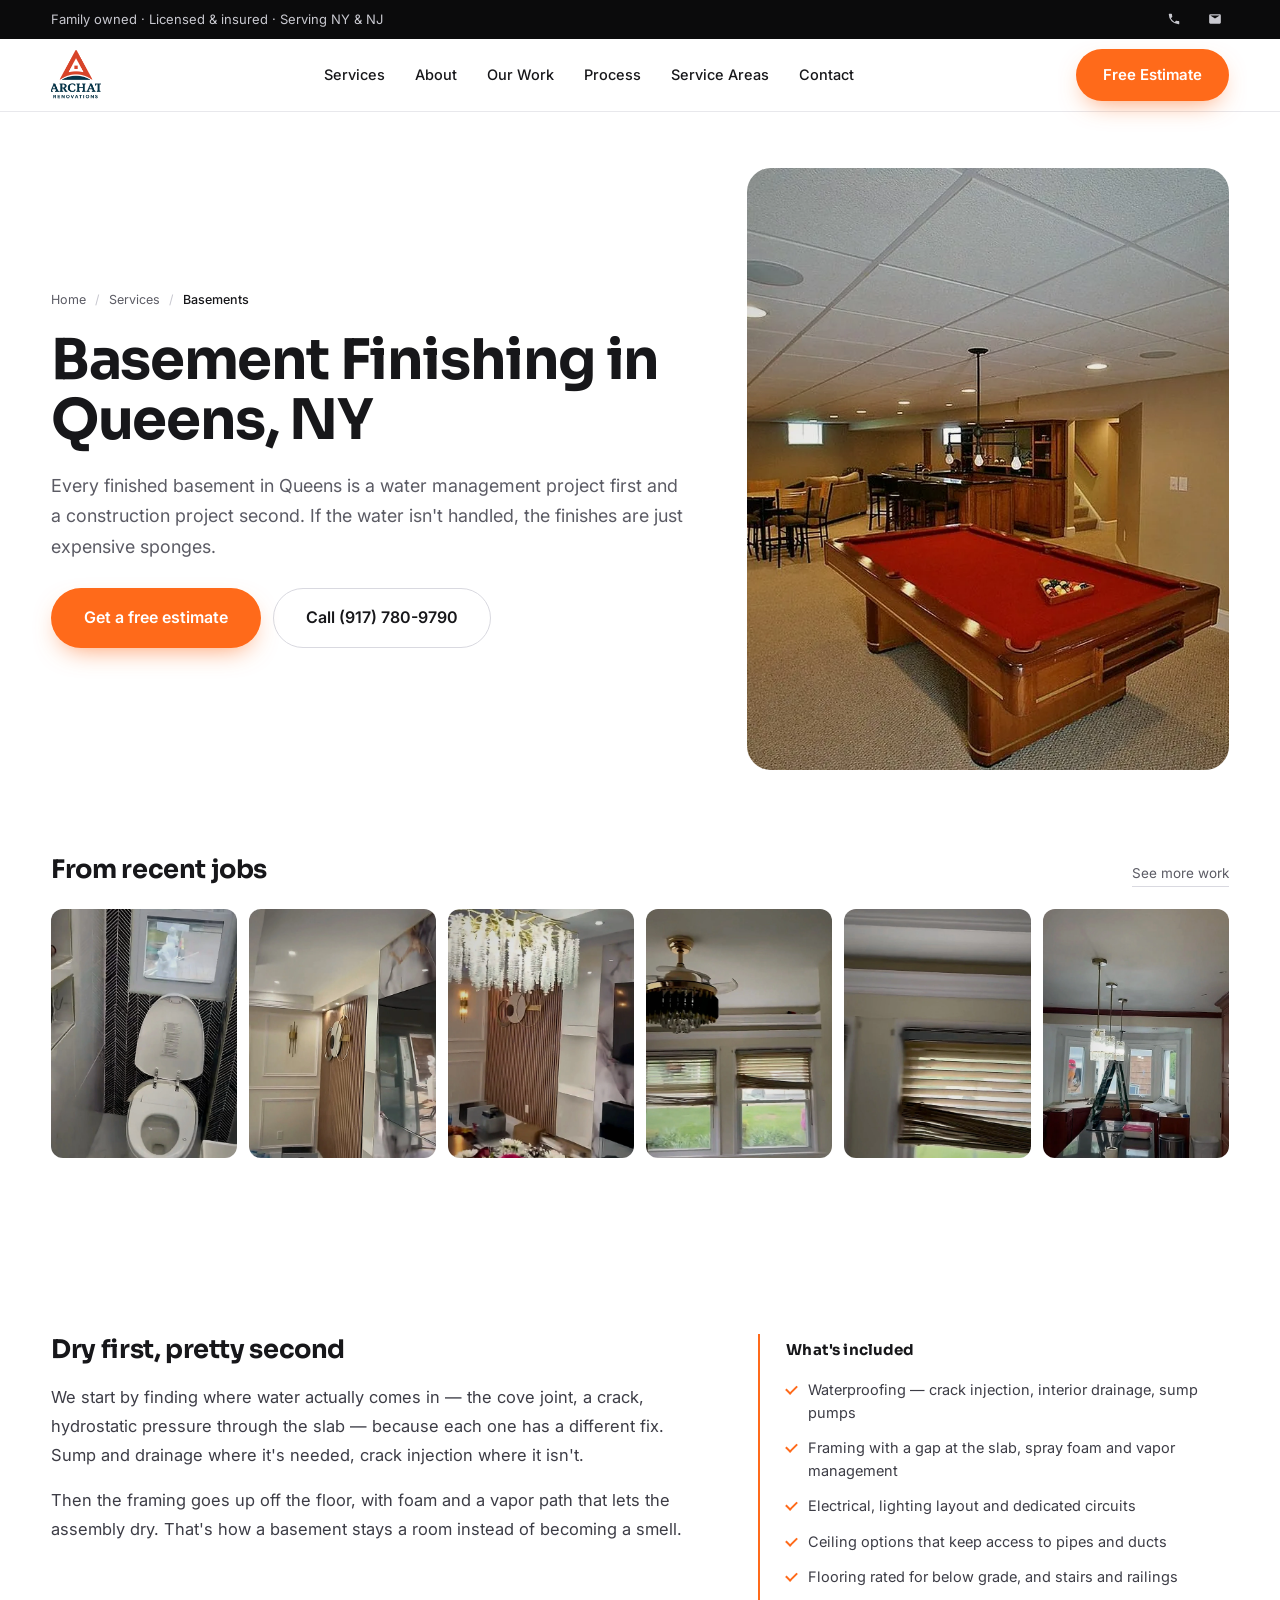
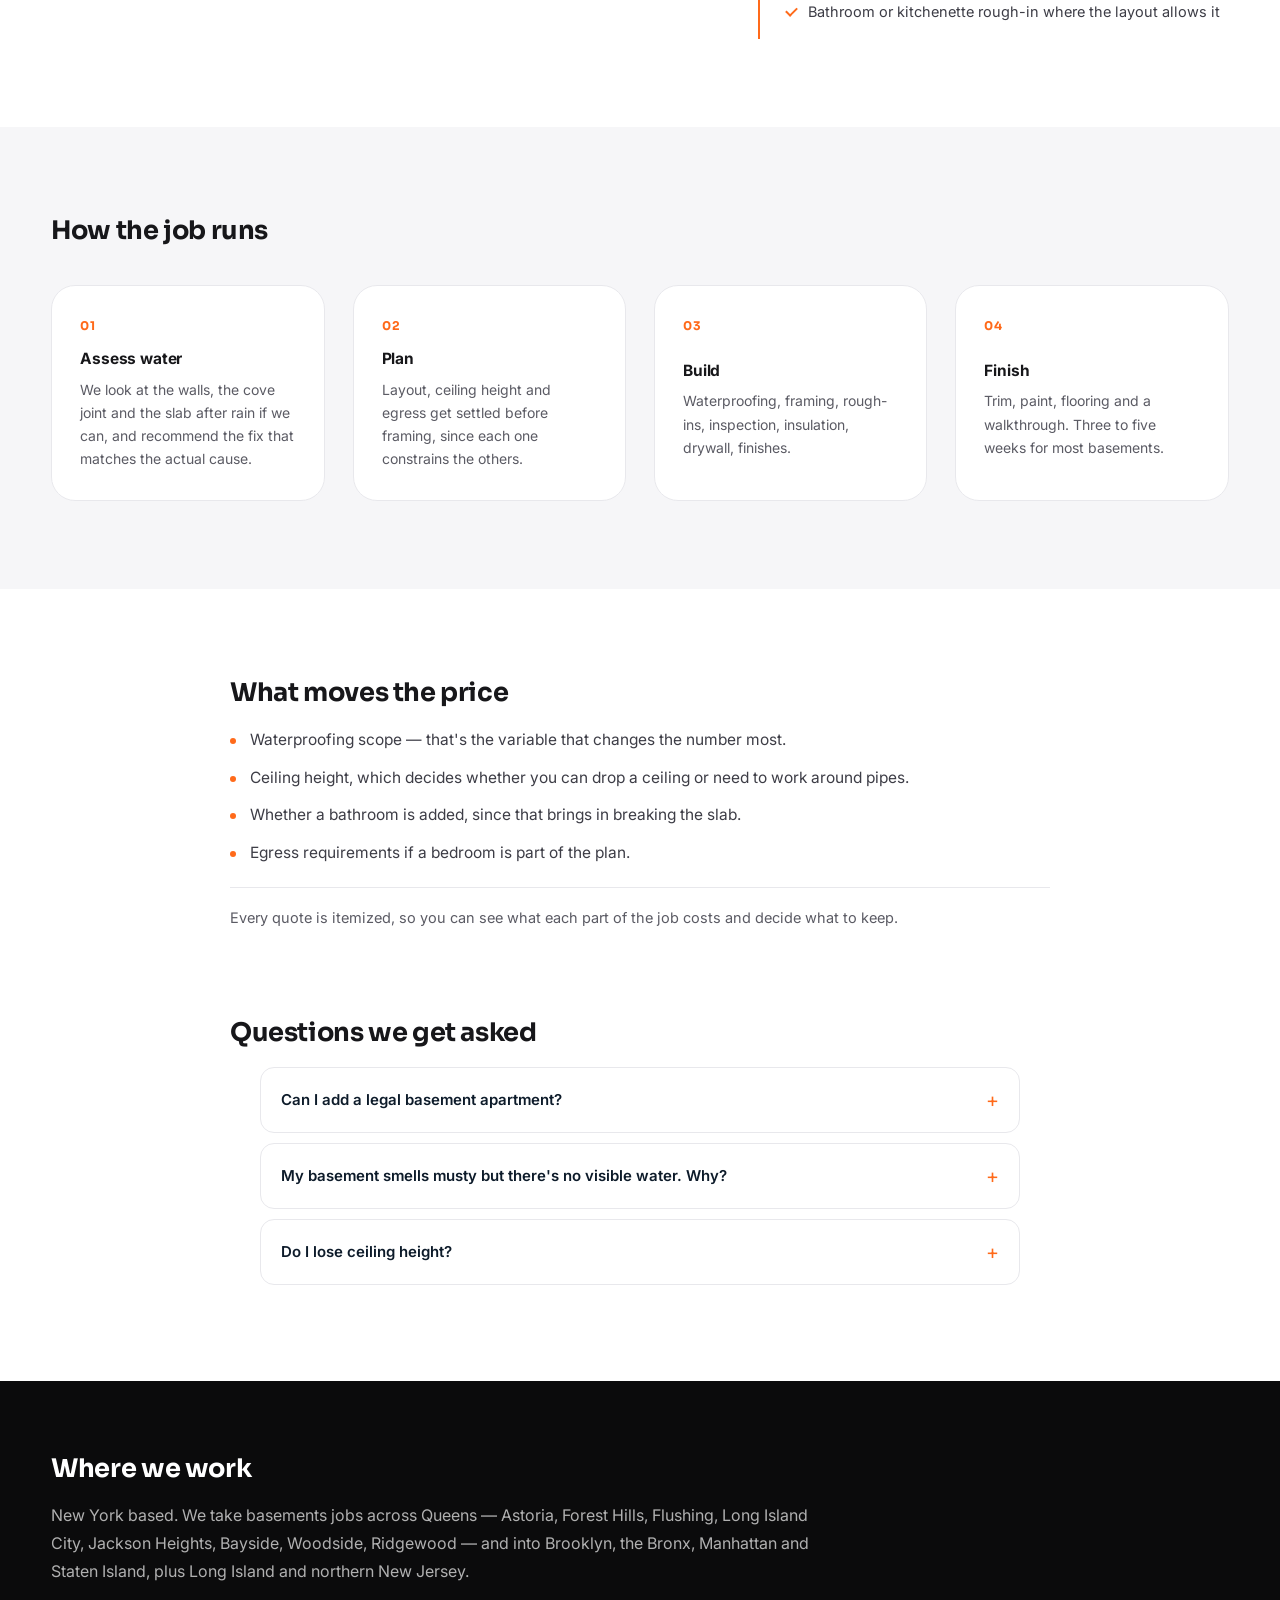
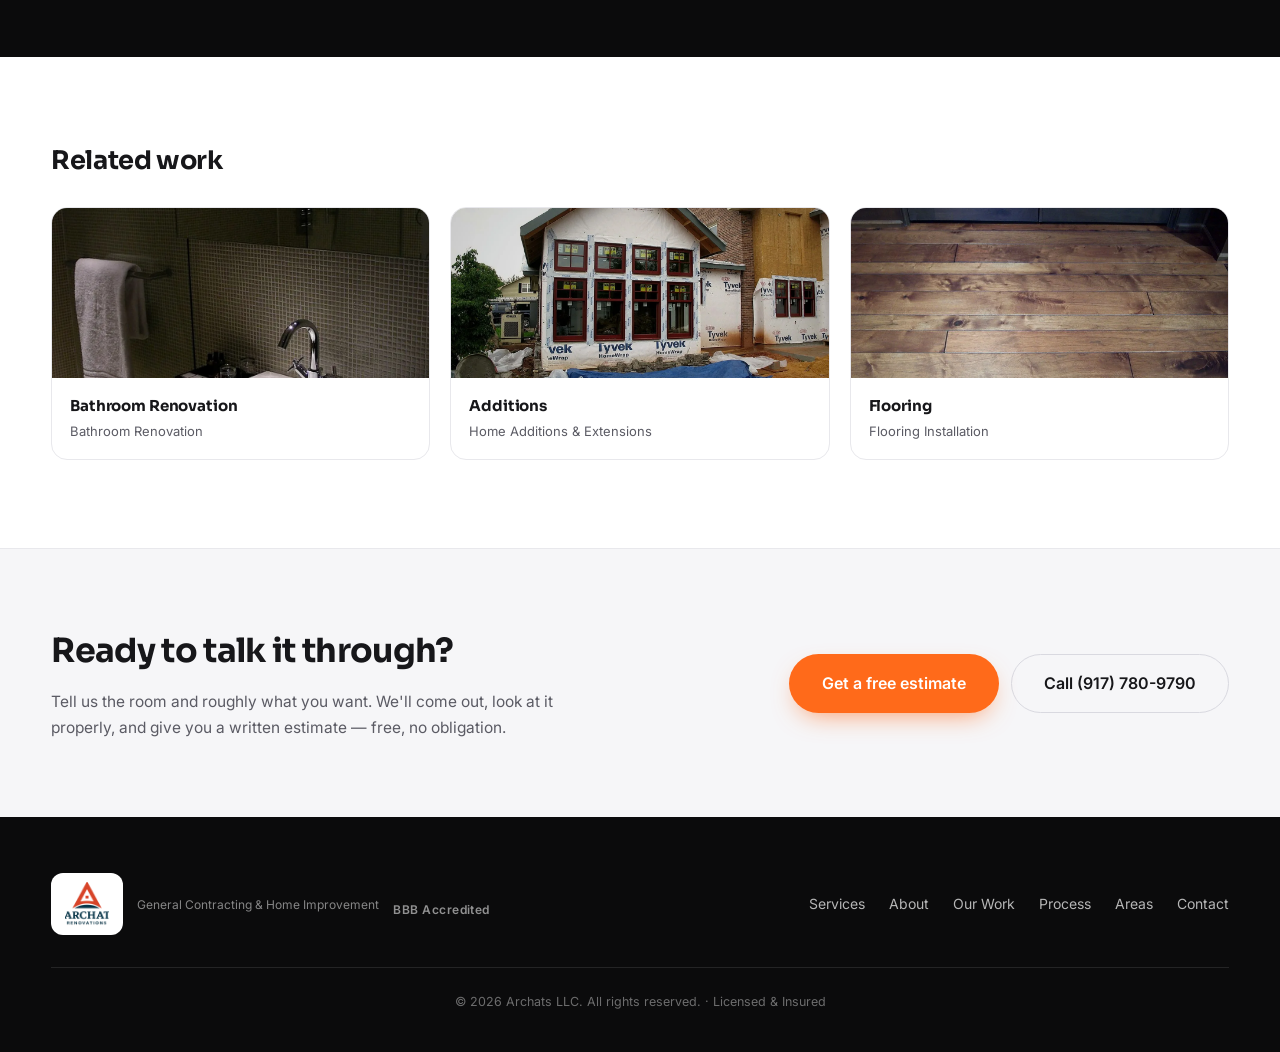
==== commit 96624b0b: "Service pages: photo-beside-text hero, real job-photo strip, ship images/work webp" ====
--- a/basement-finishing/index.html
+++ b/basement-finishing/index.html
@@ -152,20 +152,34 @@
 
   <main>
     <section class="sv-hero">
-      <div class="container sv-hero__in">
-        <nav class="crumbs" aria-label="Breadcrumb">
-          <a href="/">Home</a><span>/</span><a href="/#services">Services</a><span>/</span><b>Basements</b>
-        </nav>
-        <h1>Basement Finishing in Queens, NY</h1>
-        <p class="sv-lede">Every finished basement in Queens is a water management project first and a construction project second. If the water isn't handled, the finishes are just expensive sponges.</p>
-        <div class="sv-cta">
-          <a href="/#contact" class="btn btn--solid btn--lg">Get a free estimate</a>
-          <a href="tel:+19177809790" class="btn btn--ghost btn--lg">Call (917) 780-9790</a>
-        </div>
-      </div>
-      <figure class="sv-hero__fig">
-        <img src="/images/service-basement.webp" alt="Finished basement room" width="1200" height="900" />
-      </figure>
+      <div class="container sv-hero__grid">
+        <div class="sv-hero__txt">
+          <nav class="crumbs" aria-label="Breadcrumb">
+            <a href="/">Home</a><span>/</span><a href="/#services">Services</a><span>/</span><b>Basements</b>
+          </nav>
+          <h1>Basement Finishing in Queens, NY</h1>
+          <p class="sv-lede">Every finished basement in Queens is a water management project first and a construction project second. If the water isn't handled, the finishes are just expensive sponges.</p>
+          <div class="sv-cta">
+            <a href="/#contact" class="btn btn--solid btn--lg">Get a free estimate</a>
+            <a href="tel:+19177809790" class="btn btn--ghost btn--lg">Call (917) 780-9790</a>
+          </div>
+        </div>
+        <figure class="sv-hero__fig">
+          <img src="/images/service-basement.webp" alt="Finished basement room" width="900" height="1125" />
+        </figure>
+      </div>
+    </section>
+
+    <section class="sv-work">
+      <div class="container">
+        <div class="sv-work__head">
+          <h2 class="sv-h2">From recent jobs</h2>
+          <a href="/#work" class="sv-work__link">See more work</a>
+        </div>
+        <div class="sv-work__strip">
+          <a class="wk" href="/#work"><img src="/images/work/archat-work-1.webp" alt="Archats LLC project" loading="lazy" /></a><a class="wk" href="/#work"><img src="/images/work/archat-work-2.webp" alt="Archats LLC project" loading="lazy" /></a><a class="wk" href="/#work"><img src="/images/work/archat-work-3.webp" alt="Archats LLC project" loading="lazy" /></a><a class="wk" href="/#work"><img src="/images/work/archat-work-4.webp" alt="Archats LLC project" loading="lazy" /></a><a class="wk" href="/#work"><img src="/images/work/archat-work-5.webp" alt="Archats LLC project" loading="lazy" /></a><a class="wk" href="/#work"><img src="/images/work/archat-work-6.webp" alt="Archats LLC project" loading="lazy" /></a>
+        </div>
+      </div>
     </section>
 
     <section class="sv-body">
--- a/css/service.css
+++ b/css/service.css
@@ -140,3 +140,34 @@
   .sv-rellist { grid-template-columns: 1fr; }
   .sv-cta .btn, .sv-call__act .btn { width: 100%; justify-content: center; text-align: center; }
 }
+
+/* ── hero v2: photo beside the text, cropped for vertical job shots ── */
+.sv-hero { padding: 56px 0 84px; }
+.sv-hero__grid { width: min(1180px, 92%); margin: 0 auto; display: grid; grid-template-columns: 1.05fr .8fr; gap: 64px; align-items: center; }
+.sv-hero__txt { display: grid; gap: 20px; }
+.sv-hero__txt h1 { margin: 0; }
+.sv-hero__fig { width: 100%; margin: 0; }
+.sv-hero__fig img { width: 100%; height: auto; aspect-ratio: 4 / 5; object-fit: cover; object-position: center 42%; border-radius: var(--radius-lg); }
+.sv-hero__fig--wide img { aspect-ratio: 4 / 3; object-position: center; }
+
+/* real job photos */
+.sv-work { padding: 0 0 88px; }
+.sv-work__head { display: flex; align-items: baseline; justify-content: space-between; gap: 20px; margin-bottom: 22px; }
+.sv-work__head .sv-h2 { margin: 0; }
+.sv-work__link { font-size: 13.5px; color: var(--grey); border-bottom: 1px solid #d9d9e0; padding-bottom: 2px; }
+.sv-work__link:hover { color: var(--ink); border-color: var(--ink); }
+.sv-work__strip { display: grid; grid-template-columns: repeat(6, 1fr); gap: 12px; }
+.wk { display: block; border-radius: 12px; overflow: hidden; background: var(--paper-2); }
+.wk img { width: 100%; height: 100%; aspect-ratio: 3 / 4; object-fit: cover; transition: transform .4s var(--ease); }
+.wk:hover img { transform: scale(1.04); }
+
+@media (max-width: 960px) {
+  .sv-hero__grid { grid-template-columns: 1fr; gap: 34px; }
+  .sv-hero__fig { order: -1; }
+  .sv-hero__fig img { aspect-ratio: 16 / 10; object-position: center 40%; max-height: 340px; }
+  .sv-work__strip { grid-template-columns: repeat(3, 1fr); }
+}
+@media (max-width: 640px) {
+  .sv-hero { padding: 26px 0 52px; }
+  .sv-work__strip { grid-template-columns: repeat(2, 1fr); }
+}
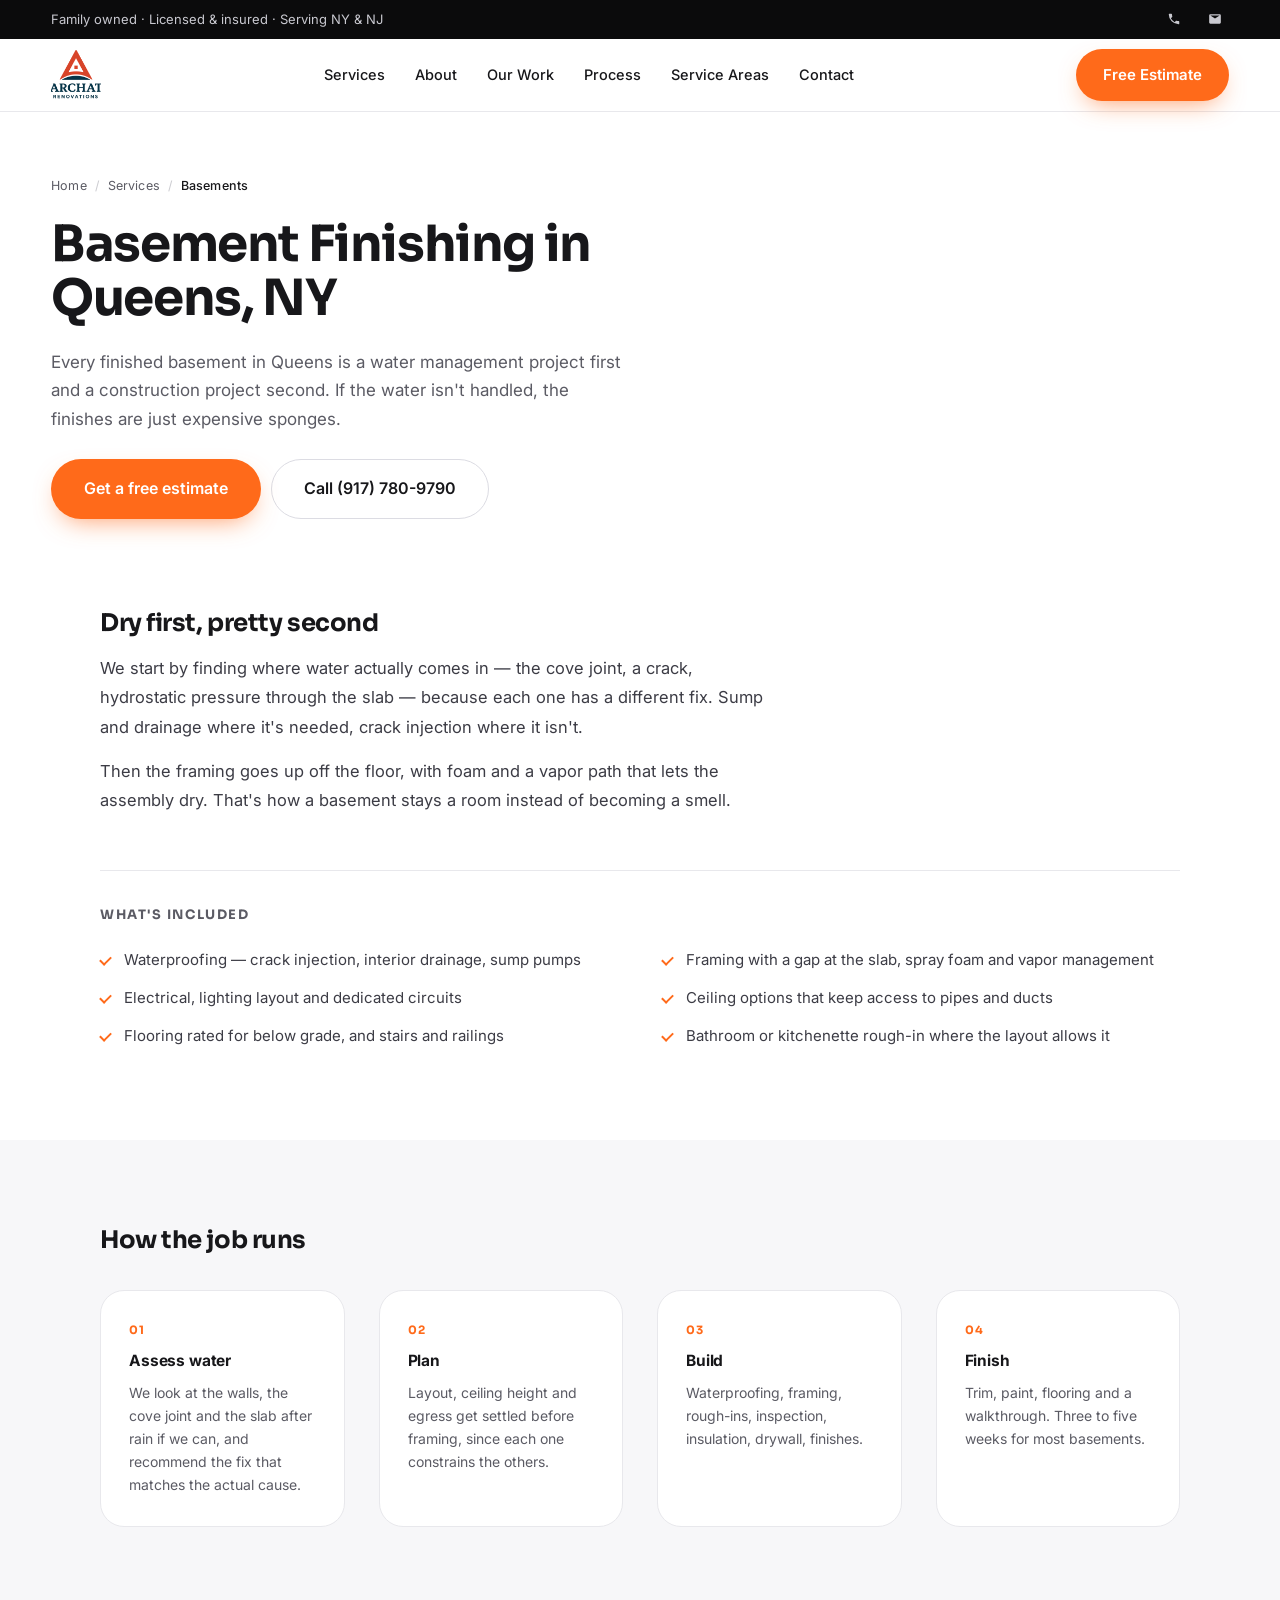
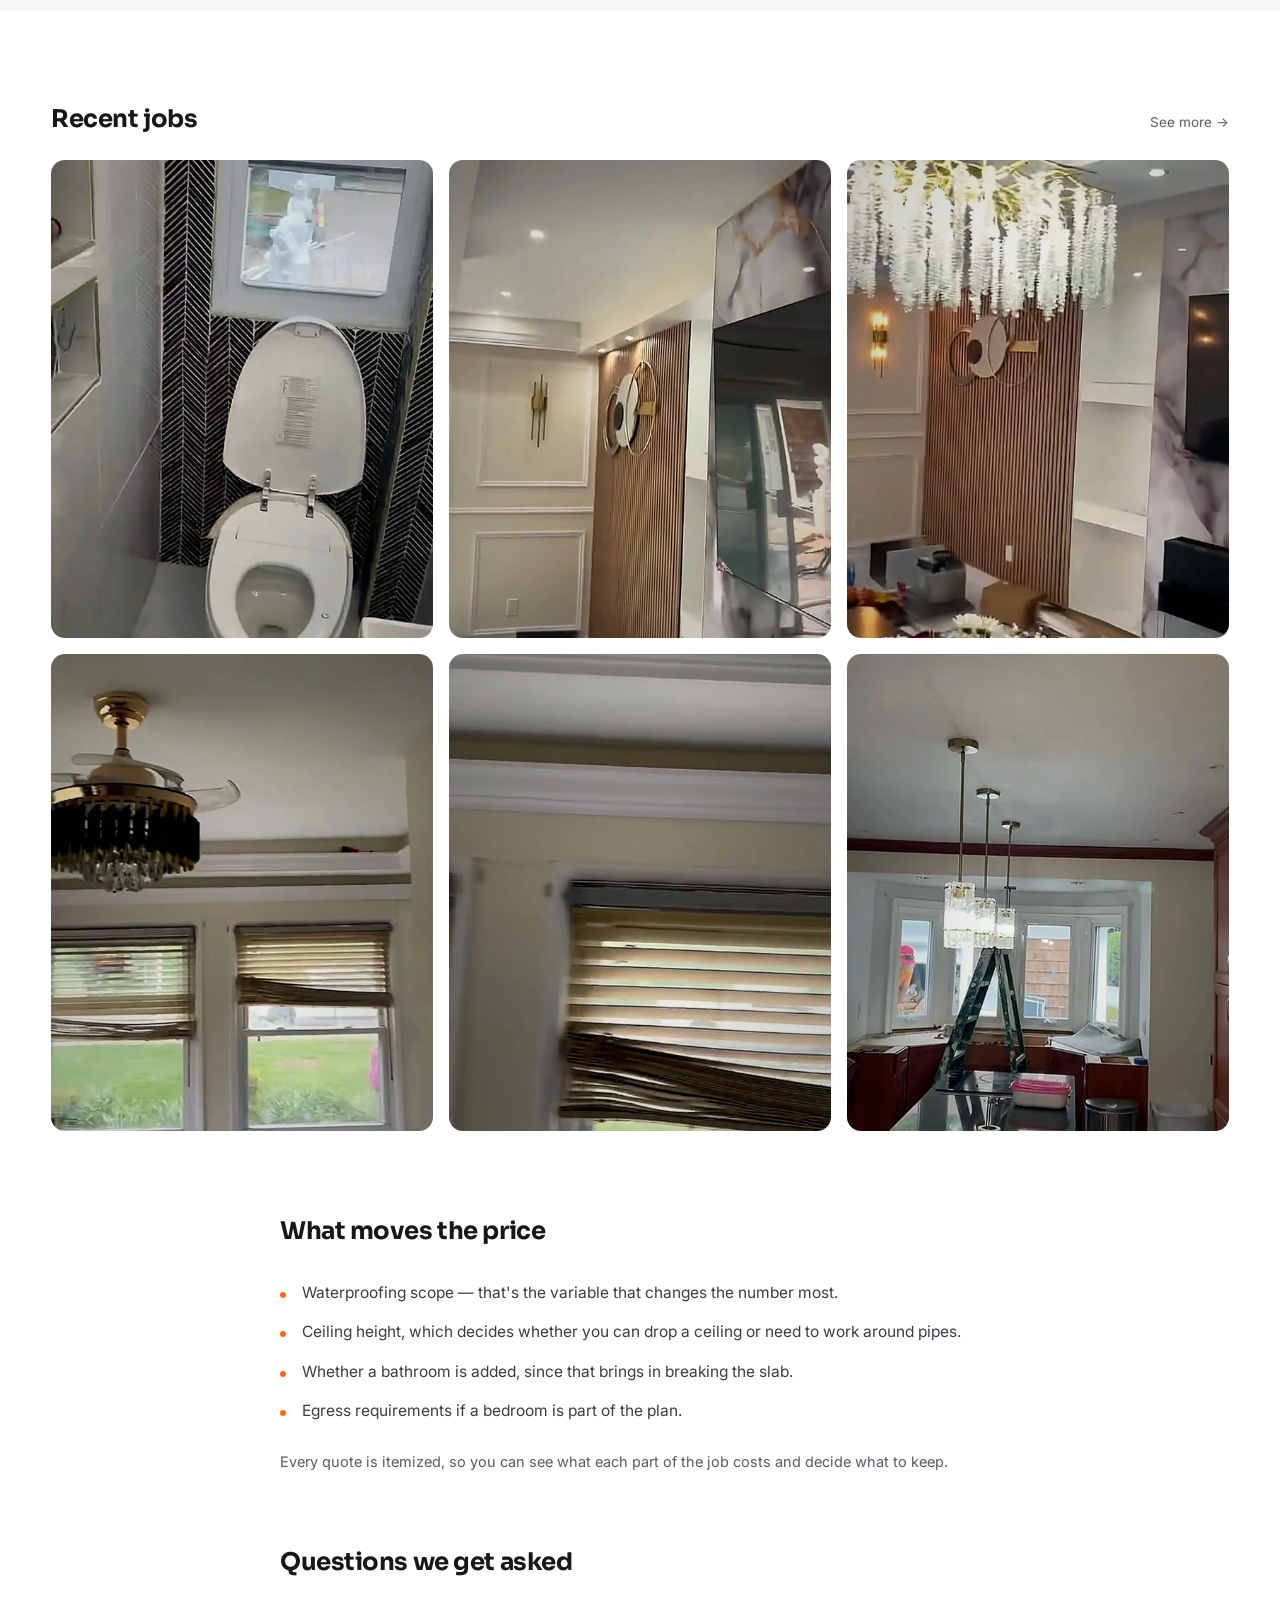
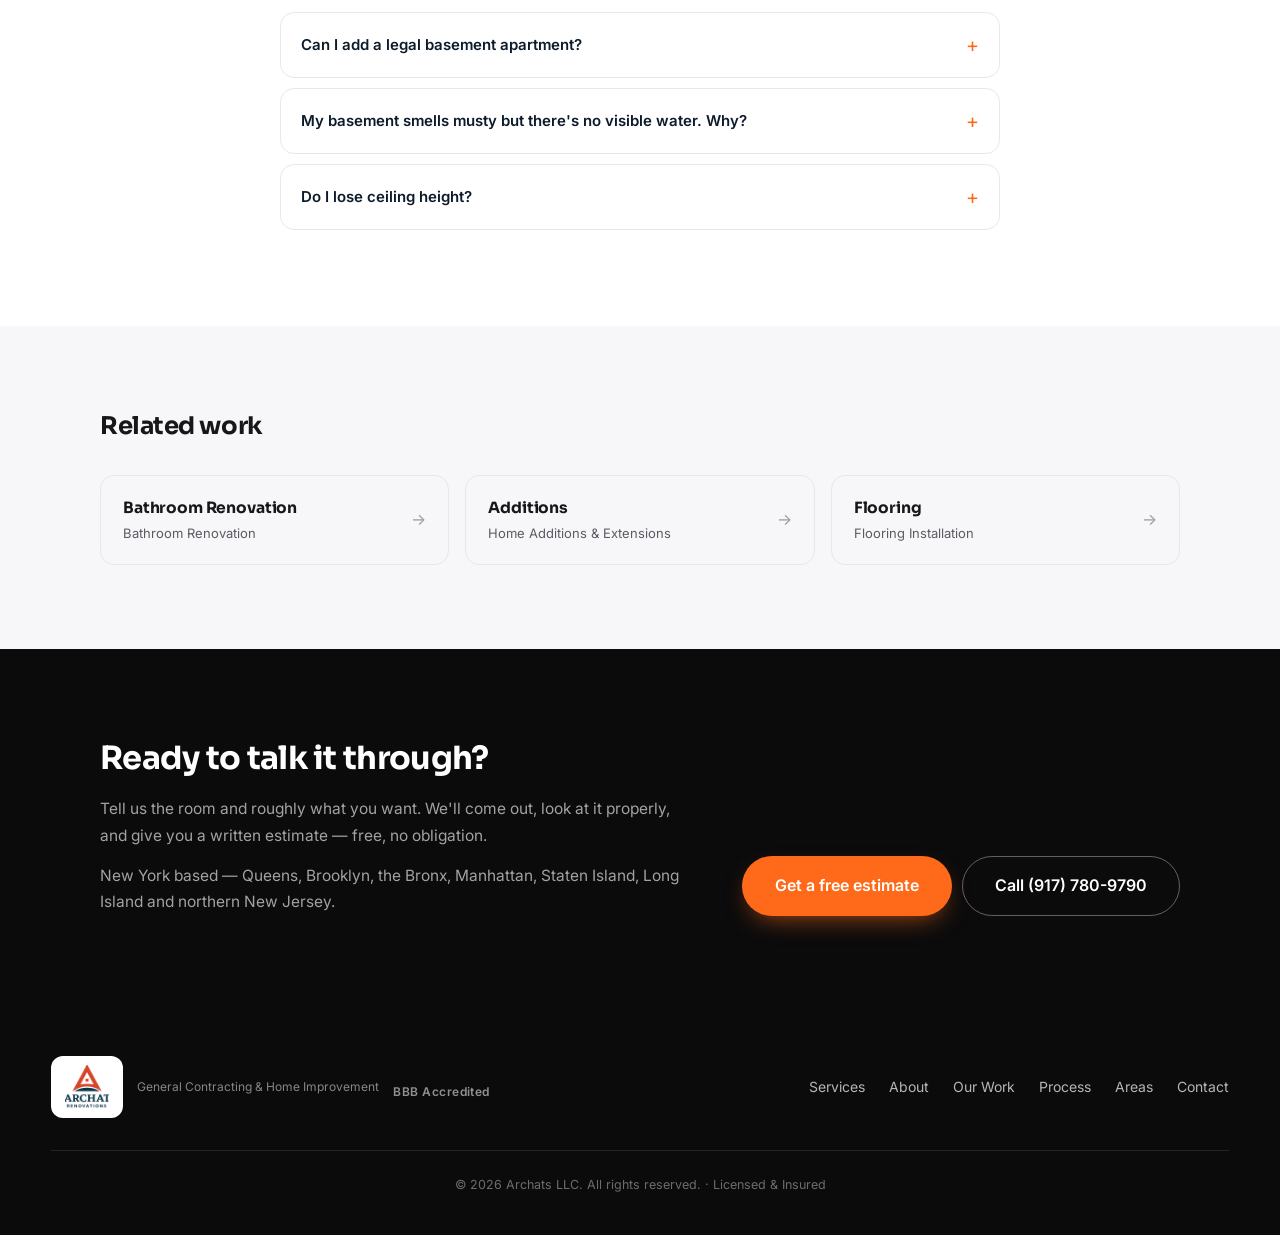
==== commit 394c9891: "Service pages v3: type-led hero, no stock imagery, real job photos, calmer section rhythm" ====
--- a/basement-finishing/index.html
+++ b/basement-finishing/index.html
@@ -164,31 +164,16 @@
             <a href="tel:+19177809790" class="btn btn--ghost btn--lg">Call (917) 780-9790</a>
           </div>
         </div>
-        <figure class="sv-hero__fig">
-          <img src="/images/service-basement.webp" alt="Finished basement room" width="900" height="1125" />
-        </figure>
-      </div>
-    </section>
-
-    <section class="sv-work">
-      <div class="container">
-        <div class="sv-work__head">
-          <h2 class="sv-h2">From recent jobs</h2>
-          <a href="/#work" class="sv-work__link">See more work</a>
-        </div>
-        <div class="sv-work__strip">
-          <a class="wk" href="/#work"><img src="/images/work/archat-work-1.webp" alt="Archats LLC project" loading="lazy" /></a><a class="wk" href="/#work"><img src="/images/work/archat-work-2.webp" alt="Archats LLC project" loading="lazy" /></a><a class="wk" href="/#work"><img src="/images/work/archat-work-3.webp" alt="Archats LLC project" loading="lazy" /></a><a class="wk" href="/#work"><img src="/images/work/archat-work-4.webp" alt="Archats LLC project" loading="lazy" /></a><a class="wk" href="/#work"><img src="/images/work/archat-work-5.webp" alt="Archats LLC project" loading="lazy" /></a><a class="wk" href="/#work"><img src="/images/work/archat-work-6.webp" alt="Archats LLC project" loading="lazy" /></a>
-        </div>
-      </div>
-    </section>
-
-    <section class="sv-body">
-      <div class="container sv-body__in">
+      </div>
+    </section>
+
+    <section class="sv-intro">
+      <div class="container">
         <div class="sv-prose"><h2>Dry first, pretty second</h2><p>We start by finding where water actually comes in — the cove joint, a crack, hydrostatic pressure through the slab — because each one has a different fix. Sump and drainage where it's needed, crack injection where it isn't.</p><p>Then the framing goes up off the floor, with foam and a vapor path that lets the assembly dry. That's how a basement stays a room instead of becoming a smell.</p></div>
-        <aside class="sv-facts">
-          <h2 class="sv-facts__h">What's included</h2>
+        <div class="sv-included">
+          <h2 class="sv-included__h">What's included</h2>
           <ul class="sv-check"><li>Waterproofing — crack injection, interior drainage, sump pumps</li><li>Framing with a gap at the slab, spray foam and vapor management</li><li>Electrical, lighting layout and dedicated circuits</li><li>Ceiling options that keep access to pipes and ducts</li><li>Flooring rated for below grade, and stairs and railings</li><li>Bathroom or kitchenette rough-in where the layout allows it</li></ul>
-        </aside>
+        </div>
       </div>
     </section>
 
@@ -199,7 +184,17 @@
       </div>
     </section>
 
-    <section class="sv-body">
+    <section class="sv-work">
+      <div class="container">
+        <div class="sv-work__head">
+          <h2 class="sv-h2">Recent jobs</h2>
+          <a href="/#work" class="sv-work__link">See more <span aria-hidden="true">→</span></a>
+        </div>
+        <div class="sv-work__grid"><a class="wk" href="/#work"><img src="/images/work/archat-work-1.webp" alt="Recent Archats LLC project" loading="lazy" /></a><a class="wk" href="/#work"><img src="/images/work/archat-work-2.webp" alt="Recent Archats LLC project" loading="lazy" /></a><a class="wk" href="/#work"><img src="/images/work/archat-work-3.webp" alt="Recent Archats LLC project" loading="lazy" /></a><a class="wk" href="/#work"><img src="/images/work/archat-work-4.webp" alt="Recent Archats LLC project" loading="lazy" /></a><a class="wk" href="/#work"><img src="/images/work/archat-work-5.webp" alt="Recent Archats LLC project" loading="lazy" /></a><a class="wk" href="/#work"><img src="/images/work/archat-work-6.webp" alt="Recent Archats LLC project" loading="lazy" /></a></div>
+      </div>
+    </section>
+
+    <section class="sv-price-wrap">
       <div class="container sv-narrow">
         <h2 class="sv-h2">What moves the price</h2>
         <ul class="sv-price"><li>Waterproofing scope — that's the variable that changes the number most.</li><li>Ceiling height, which decides whether you can drop a ceiling or need to work around pipes.</li><li>Whether a bathroom is added, since that brings in breaking the slab.</li><li>Egress requirements if a bedroom is part of the plan.</li></ul>
@@ -214,17 +209,10 @@
       </div>
     </section>
 
-    <section class="sv-areas">
-      <div class="container">
-        <h2 class="sv-h2">Where we work</h2>
-        <p>New York based. We take basements jobs across Queens — Astoria, Forest Hills, Flushing, Long Island City, Jackson Heights, Bayside, Woodside, Ridgewood — and into Brooklyn, the Bronx, Manhattan and Staten Island, plus Long Island and northern New Jersey.</p>
-      </div>
-    </section>
-
     <section class="sv-related">
       <div class="container">
         <h2 class="sv-h2">Related work</h2>
-        <div class="sv-rellist"><a class="rel" href="/bathroom-renovation/"><img src="/images/service-bathroom.webp" alt="Renovated bathroom with tiled shower" loading="lazy" /><span><strong>Bathroom Renovation</strong><em>Bathroom Renovation</em></span></a><a class="rel" href="/home-additions/"><img src="/images/service-additions.webp" alt="Home addition under construction" loading="lazy" /><span><strong>Additions</strong><em>Home Additions & Extensions</em></span></a><a class="rel" href="/flooring/"><img src="/images/service-flooring.webp" alt="New hardwood floor installation" loading="lazy" /><span><strong>Flooring</strong><em>Flooring Installation</em></span></a></div>
+        <div class="sv-rellist"><a class="rel" href="/bathroom-renovation/"><span><strong>Bathroom Renovation</strong><em>Bathroom Renovation</em></span><i class="rel__go" aria-hidden="true">→</i></a><a class="rel" href="/home-additions/"><span><strong>Additions</strong><em>Home Additions & Extensions</em></span><i class="rel__go" aria-hidden="true">→</i></a><a class="rel" href="/flooring/"><span><strong>Flooring</strong><em>Flooring Installation</em></span><i class="rel__go" aria-hidden="true">→</i></a></div>
       </div>
     </section>
 
@@ -233,6 +221,7 @@
         <div>
           <h2>Ready to talk it through?</h2>
           <p>Tell us the room and roughly what you want. We'll come out, look at it properly, and give you a written estimate — free, no obligation.</p>
+          <p class="sv-call__areas">New York based — Queens, Brooklyn, the Bronx, Manhattan, Staten Island, Long Island and northern New Jersey.</p>
         </div>
         <div class="sv-call__act">
           <a href="/#contact" class="btn btn--solid btn--lg">Get a free estimate</a>
--- a/css/service.css
+++ b/css/service.css
@@ -1,173 +1,160 @@
 /* =========================================================
-   Archats — service pages
-   Editorial layout on the same system as the homepage.
-   Light, quiet, lots of air. Orange used as an accent only.
+   Archats — service pages (v3)
+   One column of reading, wide photos, no alternating bands.
+   Type drives the page; colour is used twice and nothing else.
    ========================================================= */
 
-.sv-hero { padding: 72px 0 0; }
-.sv-hero__in { width: min(1180px, 92%); margin: 0 auto; display: grid; gap: 22px; }
+.sv-hero { padding: 64px 0 76px; }
+.sv-hero__grid {
+  width: min(1180px, 92%); margin: 0 auto;
+  display: block;
+}
+.sv-hero__txt { max-width: 760px; }
+.sv-hero__txt { display: grid; gap: 22px; }
 
-.crumbs { display: flex; align-items: center; gap: 9px; font-size: 12.5px; color: var(--grey); }
-.crumbs a { color: var(--grey); border-bottom: 1px solid transparent; transition: color .2s, border-color .2s; }
-.crumbs a:hover { color: var(--ink); border-color: var(--line); }
-.crumbs span { color: #c7c7cf; }
+.crumbs { display: flex; align-items: center; gap: 8px; font-size: 12.5px; color: var(--grey-2); letter-spacing: .01em; }
+.crumbs a { color: var(--grey); transition: color .2s; }
+.crumbs a:hover { color: var(--ink); }
+.crumbs span { opacity: .5; }
 .crumbs b { font-weight: 500; color: var(--ink); }
 
 .sv-hero h1 {
   font-family: var(--font-display);
-  font-size: clamp(32px, 4.4vw, 56px);
-  line-height: 1.07;
-  letter-spacing: -0.025em;
-  max-width: 20ch;
+  font-size: clamp(30px, 3.9vw, 50px);
+  line-height: 1.08; letter-spacing: -0.028em;
+  max-width: 17ch; margin: 0;
 }
 
-.sv-lede {
-  font-size: clamp(16px, 1.4vw, 18.5px);
-  line-height: 1.7;
-  color: var(--grey);
-  max-width: 62ch;
+.sv-lede { font-size: 17px; line-height: 1.68; color: var(--grey); max-width: 52ch; margin: 0; }
+
+.sv-cta { display: flex; flex-wrap: wrap; gap: 10px; margin-top: 4px; }
+.sv-cta .btn--ghost, .sv-call .btn--ghost { color: var(--ink); border: 1px solid #dcdce3; background: transparent; }
+.sv-cta .btn--ghost:hover { background: var(--paper-2); border-color: #bdbdc7; color: var(--ink); }
+
+.sv-hero__fig { margin: 0; }
+.sv-hero__fig img {
+  width: 100%; height: auto; aspect-ratio: 4 / 5;
+  object-fit: cover; object-position: center 45%;
+  border-radius: 18px; background: var(--paper-2);
+}
+.sv-hero__fig--wide img { aspect-ratio: 4 / 3; object-position: center; }
+
+/* ── intro + what's included ───────────────────────────── */
+.sv-intro { padding: 12px 0 92px; }
+.sv-intro > .container { width: min(1080px, 92%); }
+
+.sv-prose { max-width: 68ch; }
+.sv-prose h2 {
+  font-family: var(--font-display); font-size: clamp(20px, 1.9vw, 25px);
+  line-height: 1.28; letter-spacing: -0.018em; margin-bottom: 16px;
+}
+.sv-prose h2:not(:first-child) { margin-top: 38px; }
+.sv-prose p { font-size: 16.5px; line-height: 1.78; color: #3c3c45; margin-bottom: 15px; }
+.sv-prose p:last-child { margin-bottom: 0; }
+
+.sv-included { margin-top: 54px; padding-top: 34px; border-top: 1px solid var(--line); }
+.sv-included__h {
+  font-family: var(--font-display); font-size: 13px; letter-spacing: .12em;
+  text-transform: uppercase; color: var(--grey); margin-bottom: 22px;
+}
+.sv-check { display: grid; grid-template-columns: 1fr 1fr; gap: 14px 44px; }
+.sv-check li {
+  position: relative; padding-left: 24px; font-size: 15px; line-height: 1.62; color: #3c3c45;
+}
+.sv-check li::before {
+  content: ""; position: absolute; left: 0; top: 8px;
+  width: 9px; height: 5px; border-left: 2px solid var(--orange); border-bottom: 2px solid var(--orange);
+  transform: rotate(-45deg);
 }
 
-.sv-cta { display: flex; flex-wrap: wrap; gap: 12px; margin-top: 6px; }
-.sv-cta .btn--ghost,
-.sv-call .btn--ghost { color: var(--ink); border: 1px solid #d9d9e0; background: transparent; }
-.sv-cta .btn--ghost:hover,
-.sv-call .btn--ghost:hover { background: var(--paper-2); border-color: var(--ink); color: var(--ink); }
-
-.sv-hero__fig { width: min(1180px, 92%); margin: 42px auto 0; }
-.sv-hero__fig img {
-  width: 100%; height: clamp(240px, 42vw, 460px); object-fit: cover;
-  border-radius: var(--radius-lg);
+/* ── steps ─────────────────────────────────────────────── */
+.sv-steps-wrap { background: #f7f7f9; padding: 84px 0; }
+.sv-steps-wrap .container { width: min(1080px, 92%); }
+.sv-h2 {
+  font-family: var(--font-display); font-size: clamp(20px, 1.9vw, 25px);
+  line-height: 1.28; letter-spacing: -0.018em; margin-bottom: 34px;
 }
-
-/* ── body ─────────────────────────────────────────────── */
-.sv-body { padding: 88px 0; }
-.sv-body__in { width: min(1180px, 92%); margin: 0 auto; display: grid; grid-template-columns: 1.35fr 1fr; gap: 72px; align-items: start; }
-.sv-narrow { width: min(820px, 92%); }
-
-.sv-prose h2, .sv-h2 {
-  font-family: var(--font-display);
-  font-size: clamp(21px, 2vw, 27px);
-  line-height: 1.24;
-  letter-spacing: -0.015em;
-  margin-bottom: 18px;
+.sv-steps { display: grid; grid-template-columns: repeat(4, 1fr); gap: 34px; }
+.step { display: grid; gap: 10px; align-content: start; }
+.step__n {
+  font-family: var(--font-display); font-size: 11.5px; font-weight: 700;
+  letter-spacing: .1em; color: var(--orange);
 }
-.sv-prose h2:not(:first-child) { margin-top: 40px; }
-.sv-prose p { font-size: 16.5px; line-height: 1.75; color: #3d3d46; margin-bottom: 16px; }
-.sv-prose p:last-child { margin-bottom: 0; }
-
-.sv-facts {
-  border-left: 2px solid var(--orange);
-  padding: 4px 0 4px 26px;
-  position: sticky;
-  top: 96px;
-}
-.sv-facts__h {
-  font-family: var(--font-display);
-  font-size: 15px; letter-spacing: .01em; margin-bottom: 16px;
-}
-.sv-check li {
-  position: relative; padding-left: 22px; margin-bottom: 12px;
-  font-size: 14.5px; line-height: 1.6; color: #3d3d46;
-}
-.sv-check li::before {
-  content: ""; position: absolute; left: 0; top: 7px;
-  width: 9px; height: 5px; border-left: 2px solid var(--orange);
-  border-bottom: 2px solid var(--orange); transform: rotate(-45deg);
-}
-
-/* ── steps ────────────────────────────────────────────── */
-.sv-steps-wrap { background: var(--paper-2); padding: 88px 0; }
-.sv-steps-wrap .container > .sv-h2 { margin-bottom: 38px; }
-.sv-steps { display: grid; grid-template-columns: repeat(4, 1fr); gap: 28px; }
-.step { display: grid; gap: 12px; }
-.step__n {
-  font-family: var(--font-display); font-size: 12px; font-weight: 700;
-  letter-spacing: .08em; color: var(--orange);
-}
-.step strong { display: block; font-size: 15.5px; margin-bottom: 6px; letter-spacing: -.01em; }
+.step strong { display: block; font-size: 15.5px; margin-bottom: 7px; letter-spacing: -.01em; }
 .step p { font-size: 14px; line-height: 1.65; color: var(--grey); }
 
-/* ── price + faq ──────────────────────────────────────── */
-.sv-price { margin: 0 0 22px; display: grid; gap: 12px; }
-.sv-price li {
-  position: relative; padding-left: 20px; font-size: 15.5px; line-height: 1.65; color: #3d3d46;
-}
+/* ── recent jobs ───────────────────────────────────────── */
+.sv-work { padding: 92px 0 0; }
+.sv-work .container { width: min(1180px, 92%); }
+.sv-work__head { display: flex; align-items: baseline; justify-content: space-between; gap: 20px; }
+.sv-work__head .sv-h2 { margin-bottom: 26px; }
+.sv-work__link { font-size: 13.5px; color: var(--grey); transition: color .2s; }
+.sv-work__link:hover { color: var(--ink); }
+.sv-work__grid { display: grid; grid-template-columns: repeat(3, 1fr); gap: 16px; }
+.wk { display: block; border-radius: 14px; overflow: hidden; background: var(--paper-2); }
+.wk img { width: 100%; height: 100%; aspect-ratio: 4 / 5; object-fit: cover; transition: transform .5s var(--ease); }
+.wk:hover img { transform: scale(1.03); }
+
+/* ── price + faq ───────────────────────────────────────── */
+.sv-price-wrap { padding: 84px 0 0; }
+.sv-narrow { width: min(720px, 92%); }
+.sv-price { display: grid; gap: 13px; margin-bottom: 26px; }
+.sv-price li { position: relative; padding-left: 22px; font-size: 15.5px; line-height: 1.7; color: #3c3c45; }
 .sv-price li::before {
-  content: ""; position: absolute; left: 0; top: 11px;
+  content: ""; position: absolute; left: 0; top: 12px;
   width: 6px; height: 6px; border-radius: 50%; background: var(--orange);
 }
-.sv-note { font-size: 14.5px; color: var(--grey); border-top: 1px solid var(--line); padding-top: 18px; }
+.sv-note { font-size: 14.5px; line-height: 1.65; color: var(--grey); }
 
-.sv-faq-wrap { padding: 0 0 96px; }
+.sv-faq-wrap { padding: 72px 0 96px; }
 
-.sv-areas { background: var(--black); color: #fff; padding: 72px 0; }
-.sv-areas .sv-h2 { color: #fff; margin-bottom: 16px; }
-.sv-areas p { font-size: 16px; line-height: 1.75; color: rgba(255,255,255,.68); max-width: 78ch; }
+/* ── related ───────────────────────────────────────────── */
+.sv-related { background: #f7f7f9; padding: 84px 0; }
+.sv-related .container { width: min(1080px, 92%); }
+.sv-rellist { display: grid; grid-template-columns: repeat(3, 1fr); gap: 16px; }
+.rel {
+  display: flex; align-items: center; justify-content: space-between; gap: 16px;
+  padding: 20px 22px; border: 1px solid var(--line); border-radius: 14px;
+  transition: border-color .2s, background .2s;
+}
+.rel span { display: grid; gap: 3px; min-width: 0; }
+.rel strong { font-family: var(--font-display); font-size: 15.5px; letter-spacing: -.01em; }
+.rel em { font-style: normal; font-size: 13px; color: var(--grey); }
+.rel__go { font-style: normal; color: var(--grey-2); transition: transform .2s, color .2s; }
+.rel:hover { border-color: #cfcfd8; background: #fff; }
+.rel:hover .rel__go { transform: translateX(3px); color: var(--orange); }
 
-/* ── related ──────────────────────────────────────────── */
-.sv-related { padding: 88px 0; }
-.sv-rellist { display: grid; grid-template-columns: repeat(3, 1fr); gap: 20px; margin-top: 30px; }
-.rel { display: grid; grid-template-rows: 170px auto; border: 1px solid var(--line); border-radius: var(--radius); overflow: hidden; transition: transform .25s var(--ease), box-shadow .25s var(--ease); }
-.rel:hover { transform: translateY(-3px); box-shadow: var(--shadow-soft); }
-.rel img { width: 100%; height: 100%; object-fit: cover; }
-.rel span { padding: 16px 18px 18px; display: grid; gap: 3px; }
-.rel strong { font-family: var(--font-display); font-size: 15px; letter-spacing: -.01em; }
-.rel em { font-style: normal; font-size: 13px; color: var(--grey); }
+/* ── closing cta ───────────────────────────────────────── */
+.sv-call { background: var(--black); color: #fff; padding: 84px 0; }
+.sv-call__in { width: min(1080px, 92%); display: flex; flex-wrap: wrap; align-items: flex-end; justify-content: space-between; gap: 36px; }
+.sv-call__in > div:first-child { max-width: 58ch; }
+.sv-call h2 { font-family: var(--font-display); font-size: clamp(24px, 2.5vw, 33px); letter-spacing: -.022em; margin-bottom: 12px; }
+.sv-call p { font-size: 15.5px; line-height: 1.7; color: rgba(255,255,255,.62); }
+.sv-call__areas { margin-top: 14px; font-size: 13.5px; color: rgba(255,255,255,.4); }
+.sv-call .btn--ghost { color: #fff; border-color: rgba(255,255,255,.35); }
+.sv-call .btn--ghost:hover { background: rgba(255,255,255,.1); border-color: rgba(255,255,255,.7); color: #fff; }
+.sv-call__act { display: flex; flex-wrap: wrap; gap: 10px; }
 
-/* ── closing cta ──────────────────────────────────────── */
-.sv-call { background: var(--paper-2); border-top: 1px solid var(--line); padding: 76px 0; }
-.sv-call__in { display: flex; flex-wrap: wrap; align-items: center; justify-content: space-between; gap: 32px; }
-.sv-call__in > div:first-child { max-width: 56ch; }
-.sv-call h2 { font-family: var(--font-display); font-size: clamp(24px, 2.6vw, 34px); letter-spacing: -.02em; margin-bottom: 10px; }
-.sv-call p { font-size: 15.5px; line-height: 1.7; color: var(--grey); }
-.sv-call__act { display: flex; flex-wrap: wrap; gap: 12px; }
-
-/* ── responsive ───────────────────────────────────────── */
-@media (max-width: 960px) {
-  .sv-body__in { grid-template-columns: 1fr; gap: 44px; }
-  .sv-facts { position: static; }
-  .sv-steps { grid-template-columns: 1fr 1fr; gap: 26px 24px; }
+/* ── responsive ────────────────────────────────────────── */
+@media (max-width: 1000px) {
+  .sv-hero__grid { grid-template-columns: 1fr; gap: 34px; }
+  .sv-hero__fig { order: -1; }
+  .sv-hero__fig img { aspect-ratio: 16 / 10; object-position: center 42%; }
+  .sv-hero h1 { max-width: none; }
+  .sv-steps { grid-template-columns: 1fr 1fr; gap: 30px; }
+  .sv-work__grid { grid-template-columns: repeat(3, 1fr); gap: 10px; }
   .sv-rellist { grid-template-columns: 1fr 1fr; }
 }
-@media (max-width: 640px) {
-  .sv-hero { padding-top: 40px; }
-  .sv-hero__fig { margin-top: 30px; }
-  .sv-hero__fig img { border-radius: var(--radius); height: 240px; }
-  .sv-body, .sv-steps-wrap, .sv-related { padding: 56px 0; }
-  .sv-faq-wrap { padding-bottom: 60px; }
+@media (max-width: 680px) {
+  .sv-hero { padding: 34px 0 52px; }
+  .sv-intro { padding-bottom: 60px; }
+  .sv-check { grid-template-columns: 1fr; gap: 12px; }
+  .sv-steps-wrap, .sv-work, .sv-related { padding-top: 56px; padding-bottom: 56px; }
+  .sv-price-wrap { padding-top: 56px; }
+  .sv-faq-wrap { padding: 52px 0 64px; }
   .sv-steps { grid-template-columns: 1fr; }
+  .sv-work__grid { grid-template-columns: repeat(3, 1fr); gap: 8px; }
   .sv-rellist { grid-template-columns: 1fr; }
   .sv-cta .btn, .sv-call__act .btn { width: 100%; justify-content: center; text-align: center; }
+  .sv-call { padding: 56px 0; }
 }
-
-/* ── hero v2: photo beside the text, cropped for vertical job shots ── */
-.sv-hero { padding: 56px 0 84px; }
-.sv-hero__grid { width: min(1180px, 92%); margin: 0 auto; display: grid; grid-template-columns: 1.05fr .8fr; gap: 64px; align-items: center; }
-.sv-hero__txt { display: grid; gap: 20px; }
-.sv-hero__txt h1 { margin: 0; }
-.sv-hero__fig { width: 100%; margin: 0; }
-.sv-hero__fig img { width: 100%; height: auto; aspect-ratio: 4 / 5; object-fit: cover; object-position: center 42%; border-radius: var(--radius-lg); }
-.sv-hero__fig--wide img { aspect-ratio: 4 / 3; object-position: center; }
-
-/* real job photos */
-.sv-work { padding: 0 0 88px; }
-.sv-work__head { display: flex; align-items: baseline; justify-content: space-between; gap: 20px; margin-bottom: 22px; }
-.sv-work__head .sv-h2 { margin: 0; }
-.sv-work__link { font-size: 13.5px; color: var(--grey); border-bottom: 1px solid #d9d9e0; padding-bottom: 2px; }
-.sv-work__link:hover { color: var(--ink); border-color: var(--ink); }
-.sv-work__strip { display: grid; grid-template-columns: repeat(6, 1fr); gap: 12px; }
-.wk { display: block; border-radius: 12px; overflow: hidden; background: var(--paper-2); }
-.wk img { width: 100%; height: 100%; aspect-ratio: 3 / 4; object-fit: cover; transition: transform .4s var(--ease); }
-.wk:hover img { transform: scale(1.04); }
-
-@media (max-width: 960px) {
-  .sv-hero__grid { grid-template-columns: 1fr; gap: 34px; }
-  .sv-hero__fig { order: -1; }
-  .sv-hero__fig img { aspect-ratio: 16 / 10; object-position: center 40%; max-height: 340px; }
-  .sv-work__strip { grid-template-columns: repeat(3, 1fr); }
-}
-@media (max-width: 640px) {
-  .sv-hero { padding: 26px 0 52px; }
-  .sv-work__strip { grid-template-columns: repeat(2, 1fr); }
-}
